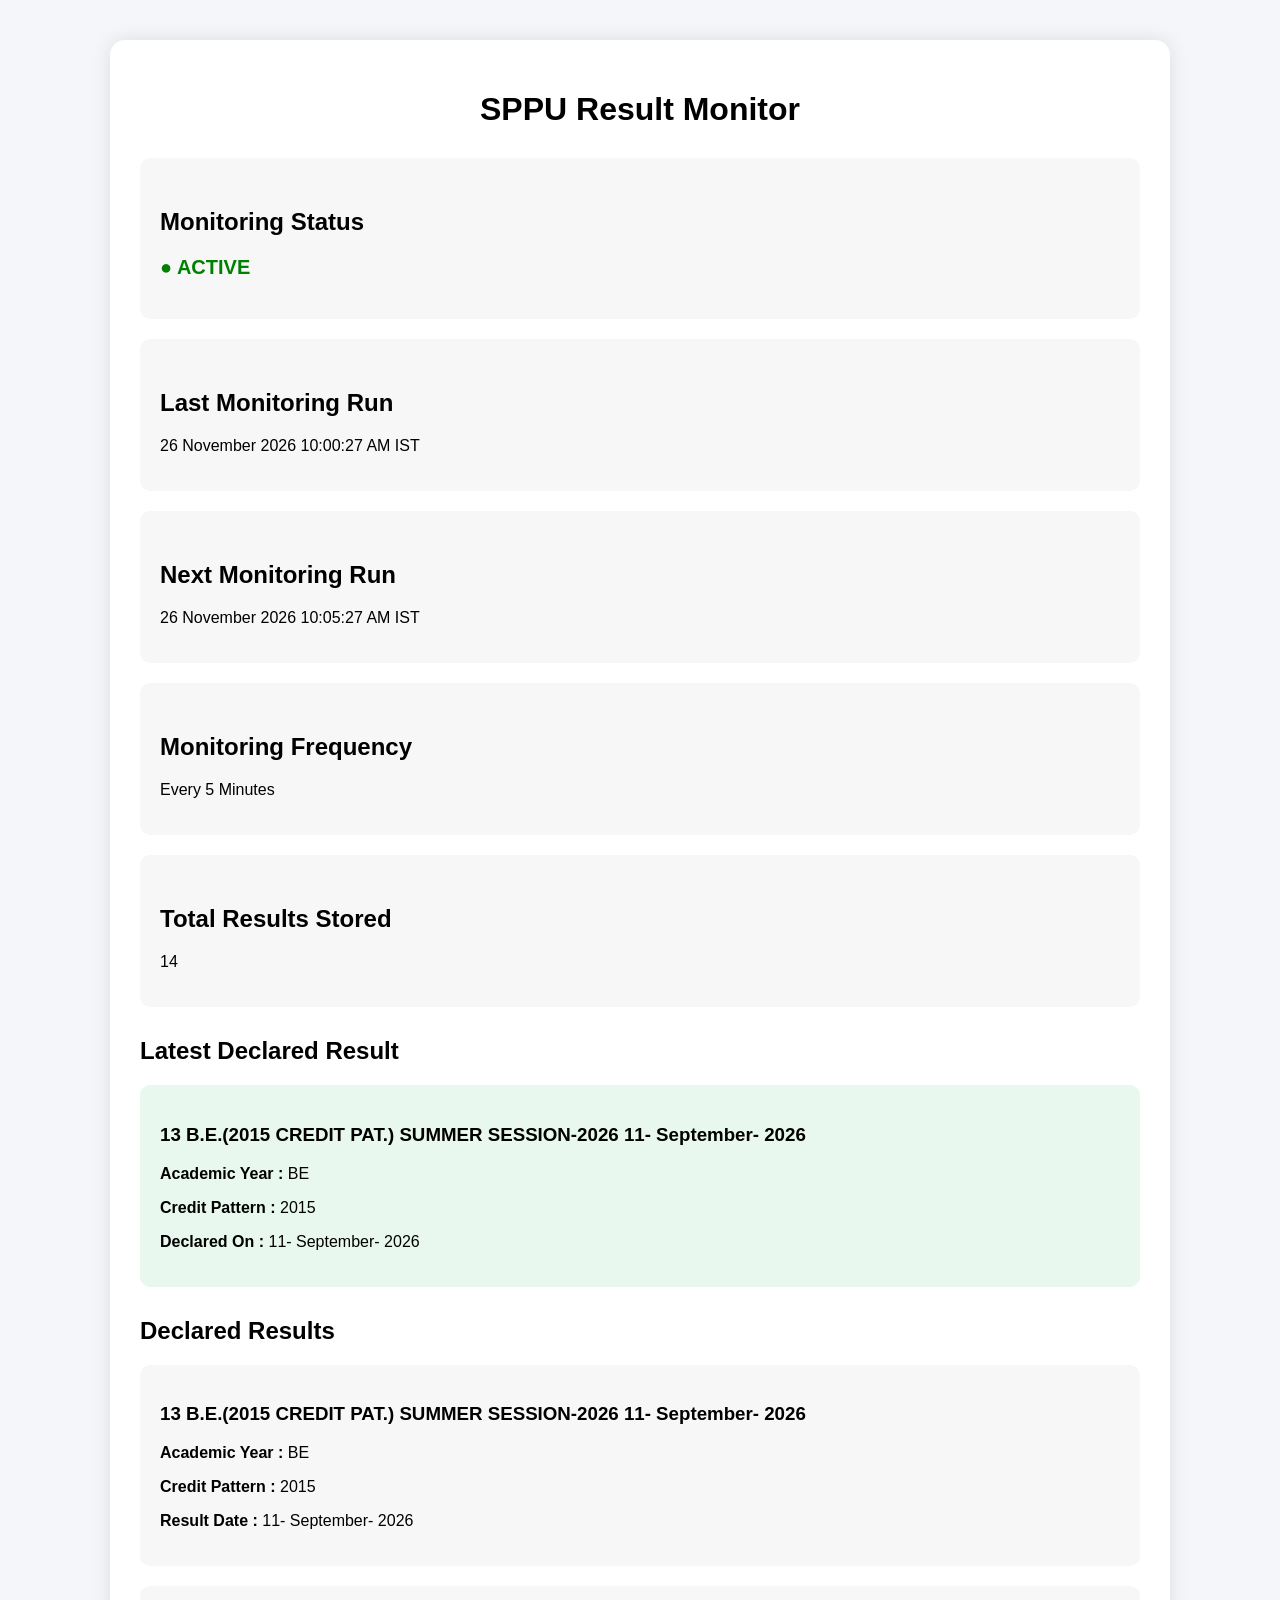
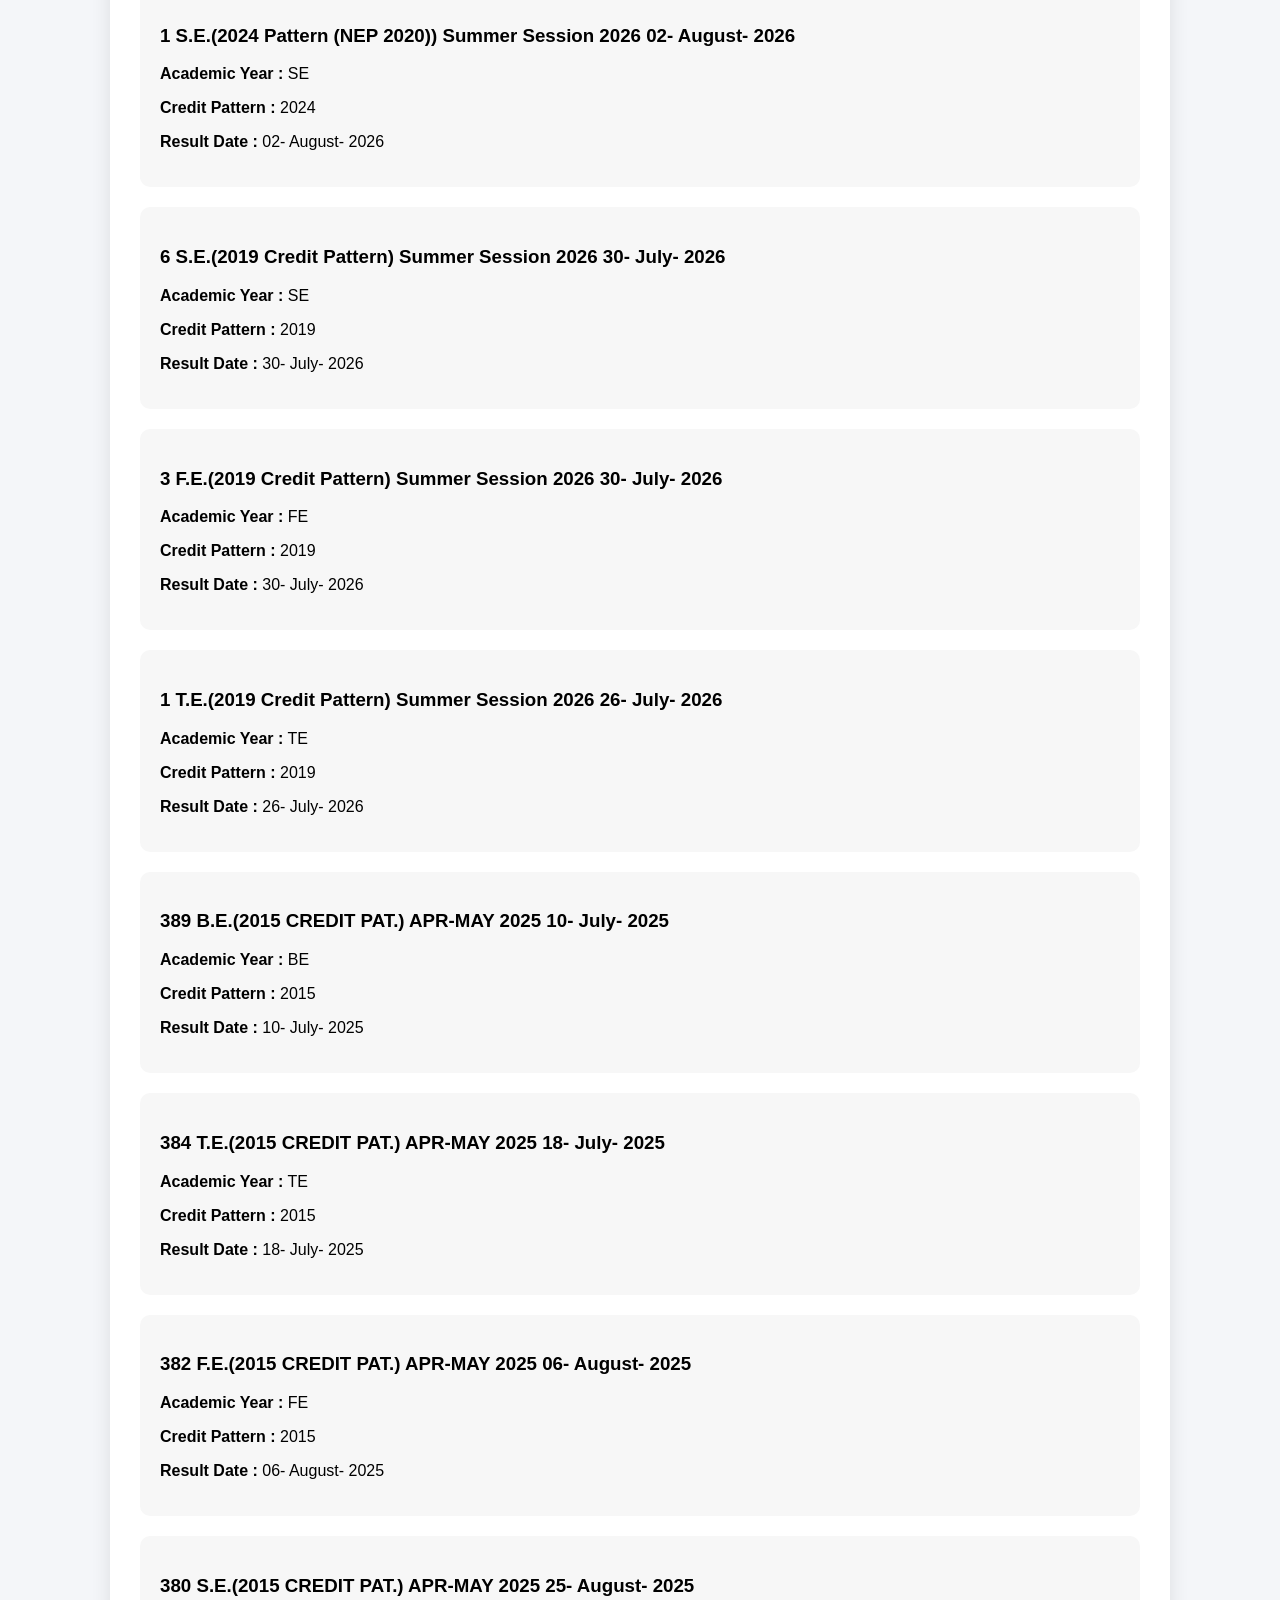
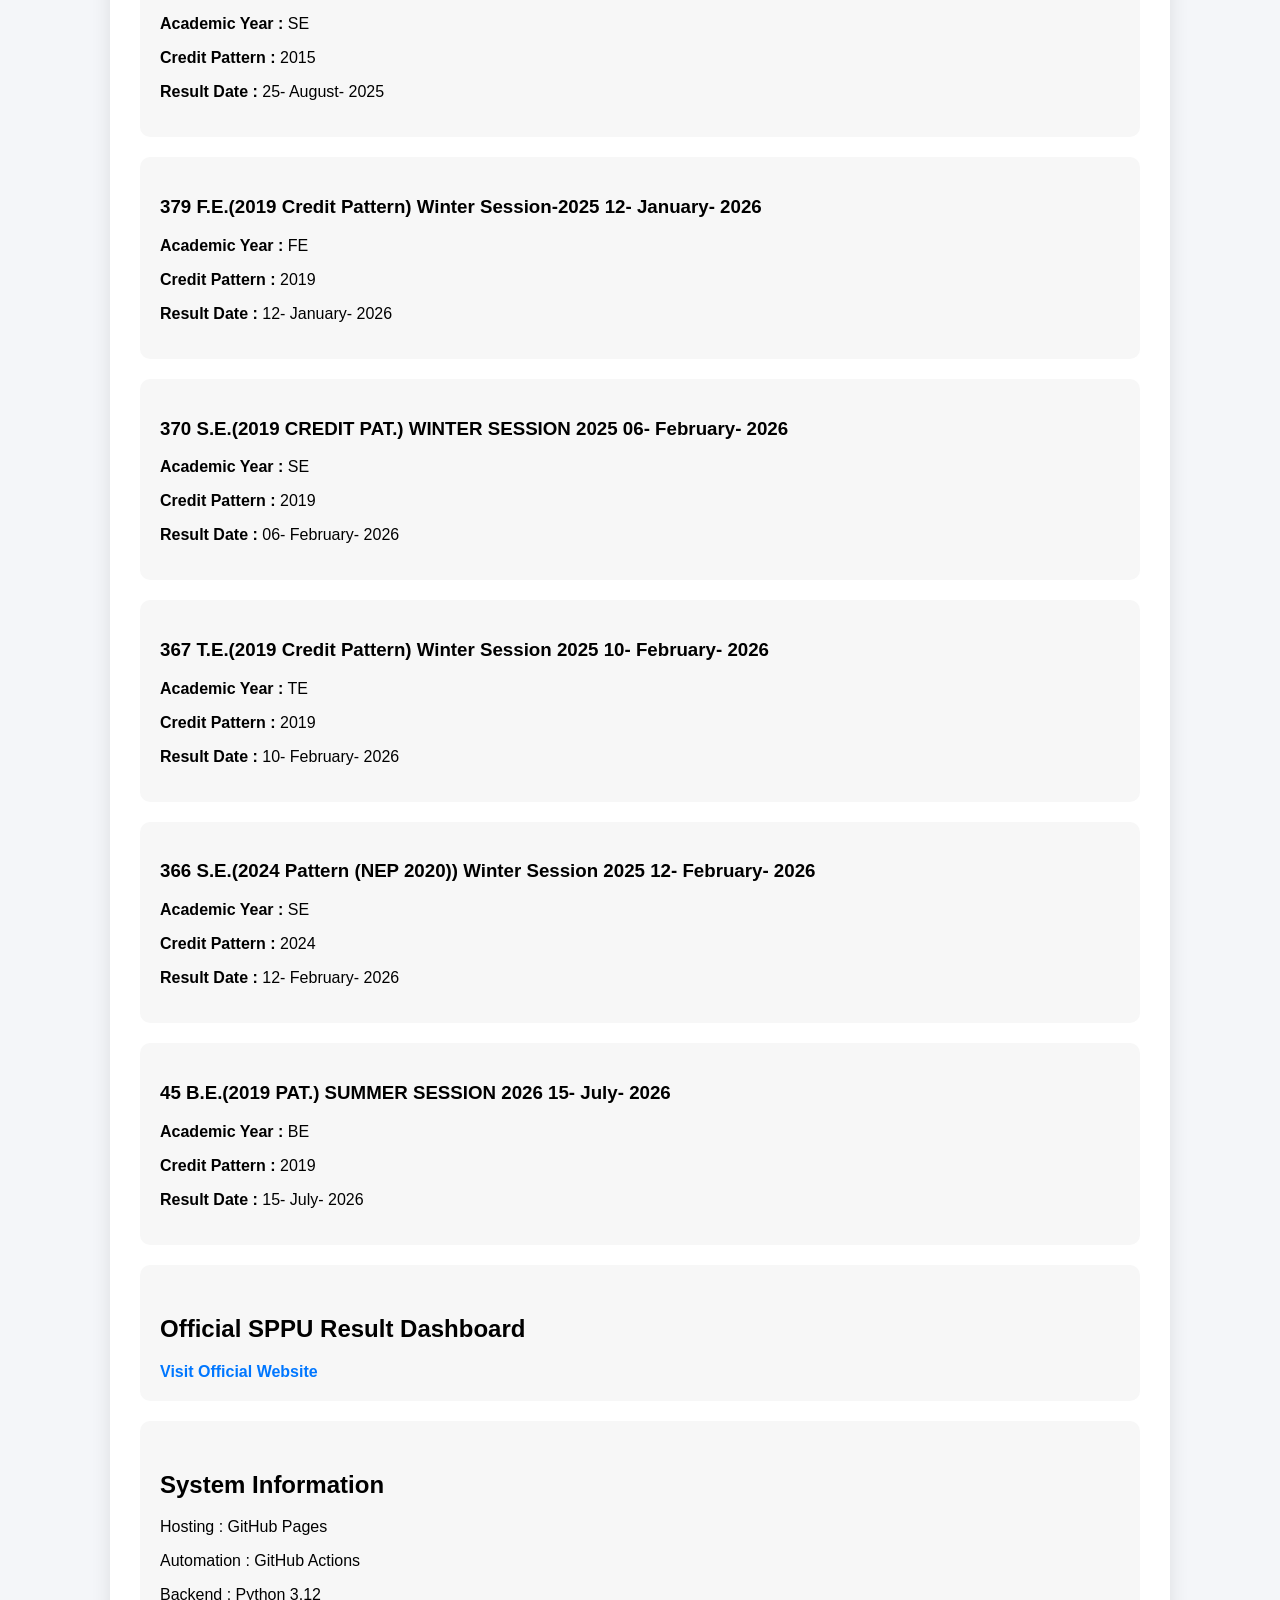
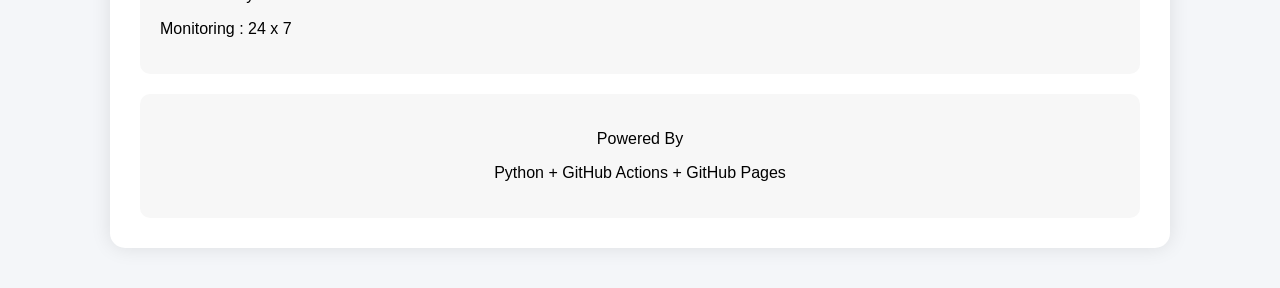
==== docs/index.html @ 89668aba "Auto Update Result Monitor" ====
<!DOCTYPE html>

<html>

<head>

<meta charset="UTF-8">

<meta name="viewport"
content="width=device-width, initial-scale=1.0">

<title>
SPPU Result Monitor
</title>

<link rel="stylesheet"
href="style.css">

</head>

<body>

<div class="container">

<h1>
SPPU Result Monitor
</h1>


<div class="status-box">

<h2>
Monitoring Status
</h2>

<p class="active-status">
● ACTIVE
</p>

</div>


<div class="info-box">

<h2>
Last Monitoring Run
</h2>

<p>
26 November 2026 10:00:27 AM IST
</p>

</div>


<div class="info-box">

<h2>
Next Monitoring Run
</h2>

<p>
26 November 2026 10:05:27 AM IST
</p>

</div>


<div class="info-box">

<h2>
Monitoring Frequency
</h2>

<p>
Every 5 Minutes
</p>

</div>


<div class="info-box">

<h2>
Total Results Stored
</h2>

<p>
14
</p>

</div>


<h2>
Latest Declared Result
</h2>


            <div class="latest-result">

                <h3>13 B.E.(2015 CREDIT PAT.) SUMMER SESSION-2026 11- September- 2026</h3>

                <p>
                <b>Academic Year :</b>
                BE
                </p>

                <p>
                <b>Credit Pattern :</b>
                2015
                </p>

                <p>
                <b>Declared On :</b>
                11- September- 2026
                </p>

            </div>
            


<h2>
Declared Results
</h2>



            <div class="result-card">

                <h3>
                13 B.E.(2015 CREDIT PAT.) SUMMER SESSION-2026 11- September- 2026
                </h3>

                <p>
                <b>Academic Year :</b>
                BE
                </p>

                <p>
                <b>Credit Pattern :</b>
                2015
                </p>

                <p>
                <b>Result Date :</b>
                11- September- 2026
                </p>

            </div>

            

            <div class="result-card">

                <h3>
                1 S.E.(2024 Pattern (NEP 2020)) Summer Session 2026 02- August- 2026
                </h3>

                <p>
                <b>Academic Year :</b>
                SE
                </p>

                <p>
                <b>Credit Pattern :</b>
                2024
                </p>

                <p>
                <b>Result Date :</b>
                02- August- 2026
                </p>

            </div>

            

            <div class="result-card">

                <h3>
                6 S.E.(2019 Credit Pattern) Summer Session 2026 30- July- 2026
                </h3>

                <p>
                <b>Academic Year :</b>
                SE
                </p>

                <p>
                <b>Credit Pattern :</b>
                2019
                </p>

                <p>
                <b>Result Date :</b>
                30- July- 2026
                </p>

            </div>

            

            <div class="result-card">

                <h3>
                3 F.E.(2019 Credit Pattern) Summer Session 2026 30- July- 2026
                </h3>

                <p>
                <b>Academic Year :</b>
                FE
                </p>

                <p>
                <b>Credit Pattern :</b>
                2019
                </p>

                <p>
                <b>Result Date :</b>
                30- July- 2026
                </p>

            </div>

            

            <div class="result-card">

                <h3>
                1 T.E.(2019 Credit Pattern) Summer Session 2026 26- July- 2026
                </h3>

                <p>
                <b>Academic Year :</b>
                TE
                </p>

                <p>
                <b>Credit Pattern :</b>
                2019
                </p>

                <p>
                <b>Result Date :</b>
                26- July- 2026
                </p>

            </div>

            

            <div class="result-card">

                <h3>
                389 B.E.(2015 CREDIT PAT.) APR-MAY 2025 10- July- 2025
                </h3>

                <p>
                <b>Academic Year :</b>
                BE
                </p>

                <p>
                <b>Credit Pattern :</b>
                2015
                </p>

                <p>
                <b>Result Date :</b>
                10- July- 2025
                </p>

            </div>

            

            <div class="result-card">

                <h3>
                384 T.E.(2015 CREDIT PAT.) APR-MAY 2025 18- July- 2025
                </h3>

                <p>
                <b>Academic Year :</b>
                TE
                </p>

                <p>
                <b>Credit Pattern :</b>
                2015
                </p>

                <p>
                <b>Result Date :</b>
                18- July- 2025
                </p>

            </div>

            

            <div class="result-card">

                <h3>
                382 F.E.(2015 CREDIT PAT.) APR-MAY 2025 06- August- 2025
                </h3>

                <p>
                <b>Academic Year :</b>
                FE
                </p>

                <p>
                <b>Credit Pattern :</b>
                2015
                </p>

                <p>
                <b>Result Date :</b>
                06- August- 2025
                </p>

            </div>

            

            <div class="result-card">

                <h3>
                380 S.E.(2015 CREDIT PAT.) APR-MAY 2025 25- August- 2025
                </h3>

                <p>
                <b>Academic Year :</b>
                SE
                </p>

                <p>
                <b>Credit Pattern :</b>
                2015
                </p>

                <p>
                <b>Result Date :</b>
                25- August- 2025
                </p>

            </div>

            

            <div class="result-card">

                <h3>
                379 F.E.(2019 Credit Pattern) Winter Session-2025 12- January- 2026
                </h3>

                <p>
                <b>Academic Year :</b>
                FE
                </p>

                <p>
                <b>Credit Pattern :</b>
                2019
                </p>

                <p>
                <b>Result Date :</b>
                12- January- 2026
                </p>

            </div>

            

            <div class="result-card">

                <h3>
                370 S.E.(2019 CREDIT PAT.) WINTER SESSION 2025 06- February- 2026
                </h3>

                <p>
                <b>Academic Year :</b>
                SE
                </p>

                <p>
                <b>Credit Pattern :</b>
                2019
                </p>

                <p>
                <b>Result Date :</b>
                06- February- 2026
                </p>

            </div>

            

            <div class="result-card">

                <h3>
                367 T.E.(2019 Credit Pattern) Winter Session 2025 10- February- 2026
                </h3>

                <p>
                <b>Academic Year :</b>
                TE
                </p>

                <p>
                <b>Credit Pattern :</b>
                2019
                </p>

                <p>
                <b>Result Date :</b>
                10- February- 2026
                </p>

            </div>

            

            <div class="result-card">

                <h3>
                366 S.E.(2024 Pattern (NEP 2020)) Winter Session 2025 12- February- 2026
                </h3>

                <p>
                <b>Academic Year :</b>
                SE
                </p>

                <p>
                <b>Credit Pattern :</b>
                2024
                </p>

                <p>
                <b>Result Date :</b>
                12- February- 2026
                </p>

            </div>

            

            <div class="result-card">

                <h3>
                45 B.E.(2019 PAT.) SUMMER SESSION 2026 15- July- 2026
                </h3>

                <p>
                <b>Academic Year :</b>
                BE
                </p>

                <p>
                <b>Credit Pattern :</b>
                2019
                </p>

                <p>
                <b>Result Date :</b>
                15- July- 2026
                </p>

            </div>

            


<div class="official-link">

<h2>
Official SPPU Result Dashboard
</h2>

<a href="https://onlineresults.unipune.ac.in/Result/Dashboard/Default"
target="_blank">

Visit Official Website

</a>

</div>


<div class="system-info">

<h2>
System Information
</h2>

<p>
Hosting : GitHub Pages
</p>

<p>
Automation : GitHub Actions
</p>

<p>
Backend : Python 3.12
</p>

<p>
Monitoring : 24 x 7
</p>

</div>


<div class="footer">

<p>
Powered By
</p>

<p>
Python + GitHub Actions + GitHub Pages
</p>

</div>

</div>

</body>

</html>
---- docs/style.css ----
body{

    font-family:Arial,sans-serif;

    background:#f4f6f9;

    margin:0;

    padding:40px;

}


.container{

    max-width:1000px;

    margin:auto;

    background:white;

    padding:30px;

    border-radius:15px;

    box-shadow:0 0 20px rgba(
    0,0,0,0.1);

}


h1{

    text-align:center;

    margin-bottom:30px;

}


h2{

    margin-top:30px;

}


.status-box,
.info-box,
.system-info,
.footer,
.official-link,
.result-card,
.latest-result{

    padding:20px;

    margin-top:20px;

    border-radius:10px;

    background:#f7f7f7;

}


.active-status{

    color:green;

    font-weight:bold;

    font-size:20px;

}


.result-card{

    margin-bottom:20px;

}


.latest-result{

    background:#e9f8ee;

}


a{

    text-decoration:none;

    font-weight:bold;

    color:#0077ff;

}


.footer{

    text-align:center;

}


@media(max-width:768px){

.container{

    padding:20px;

}

}
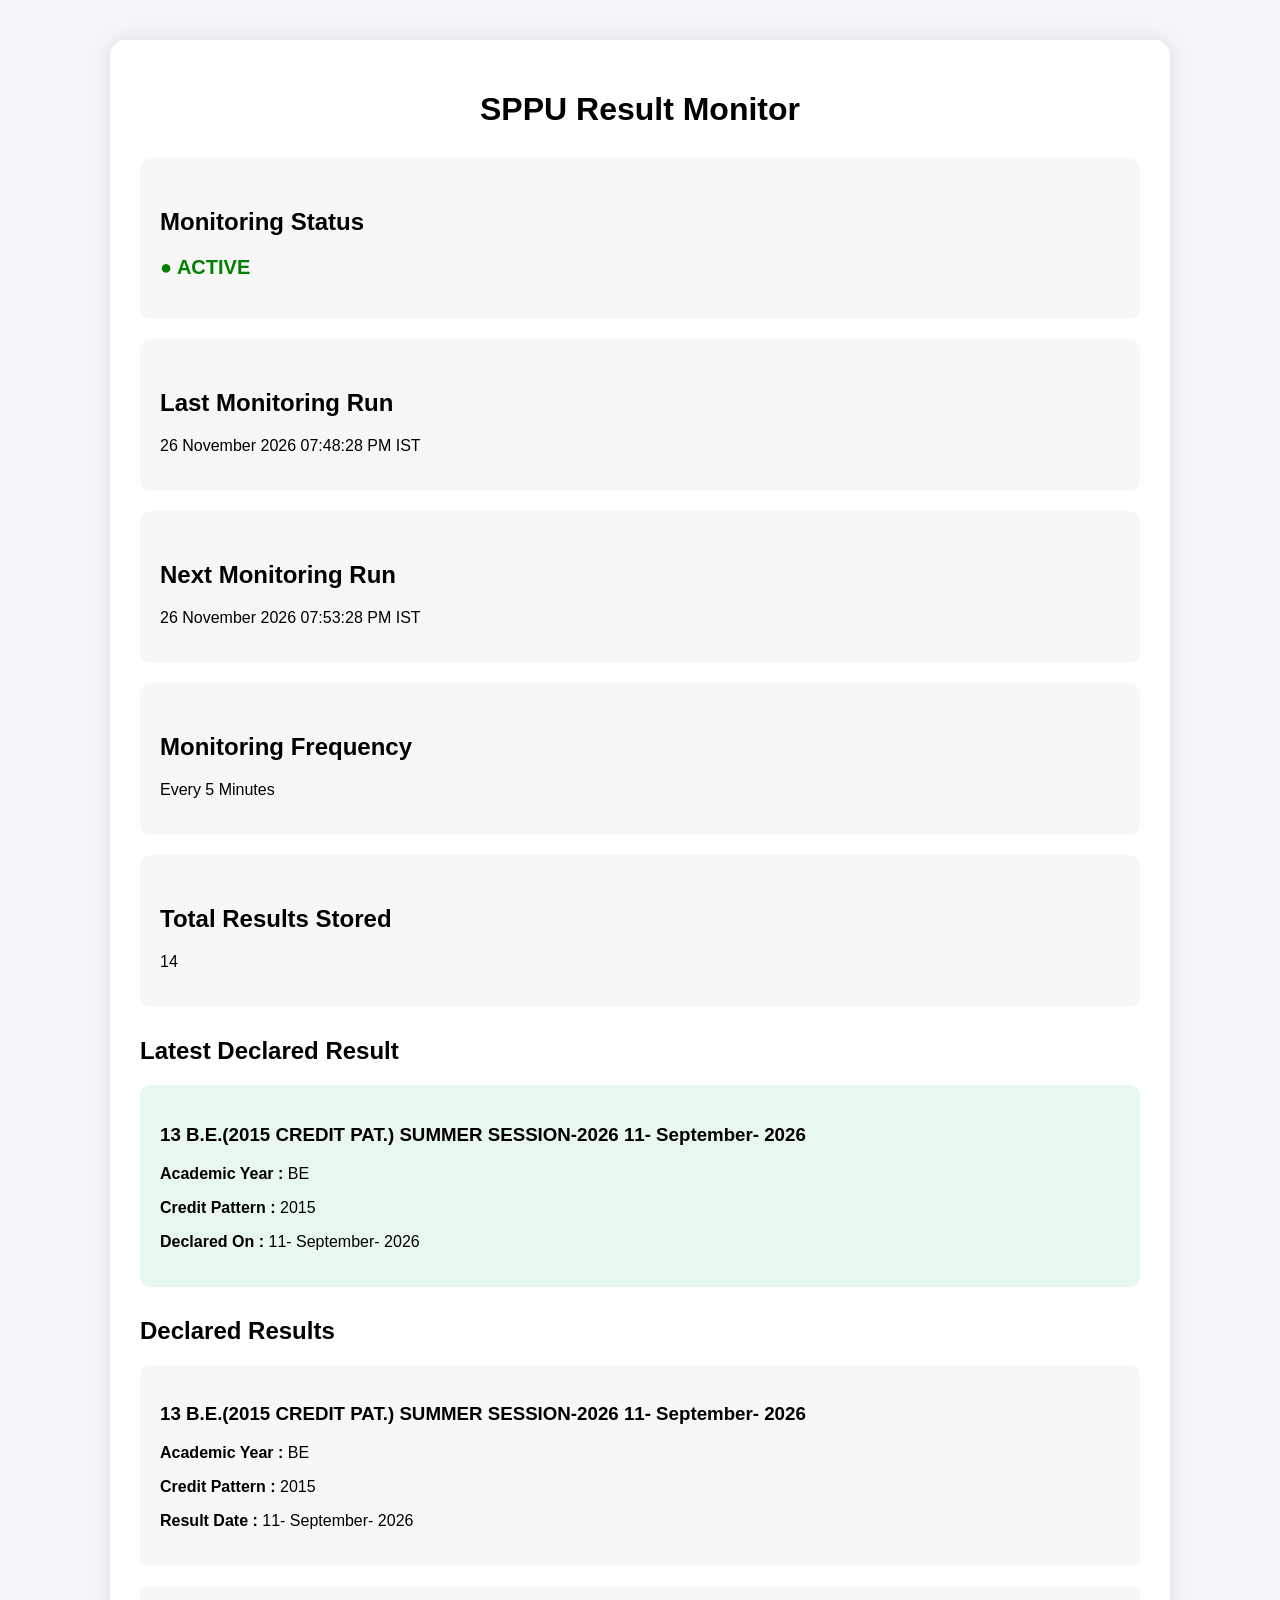
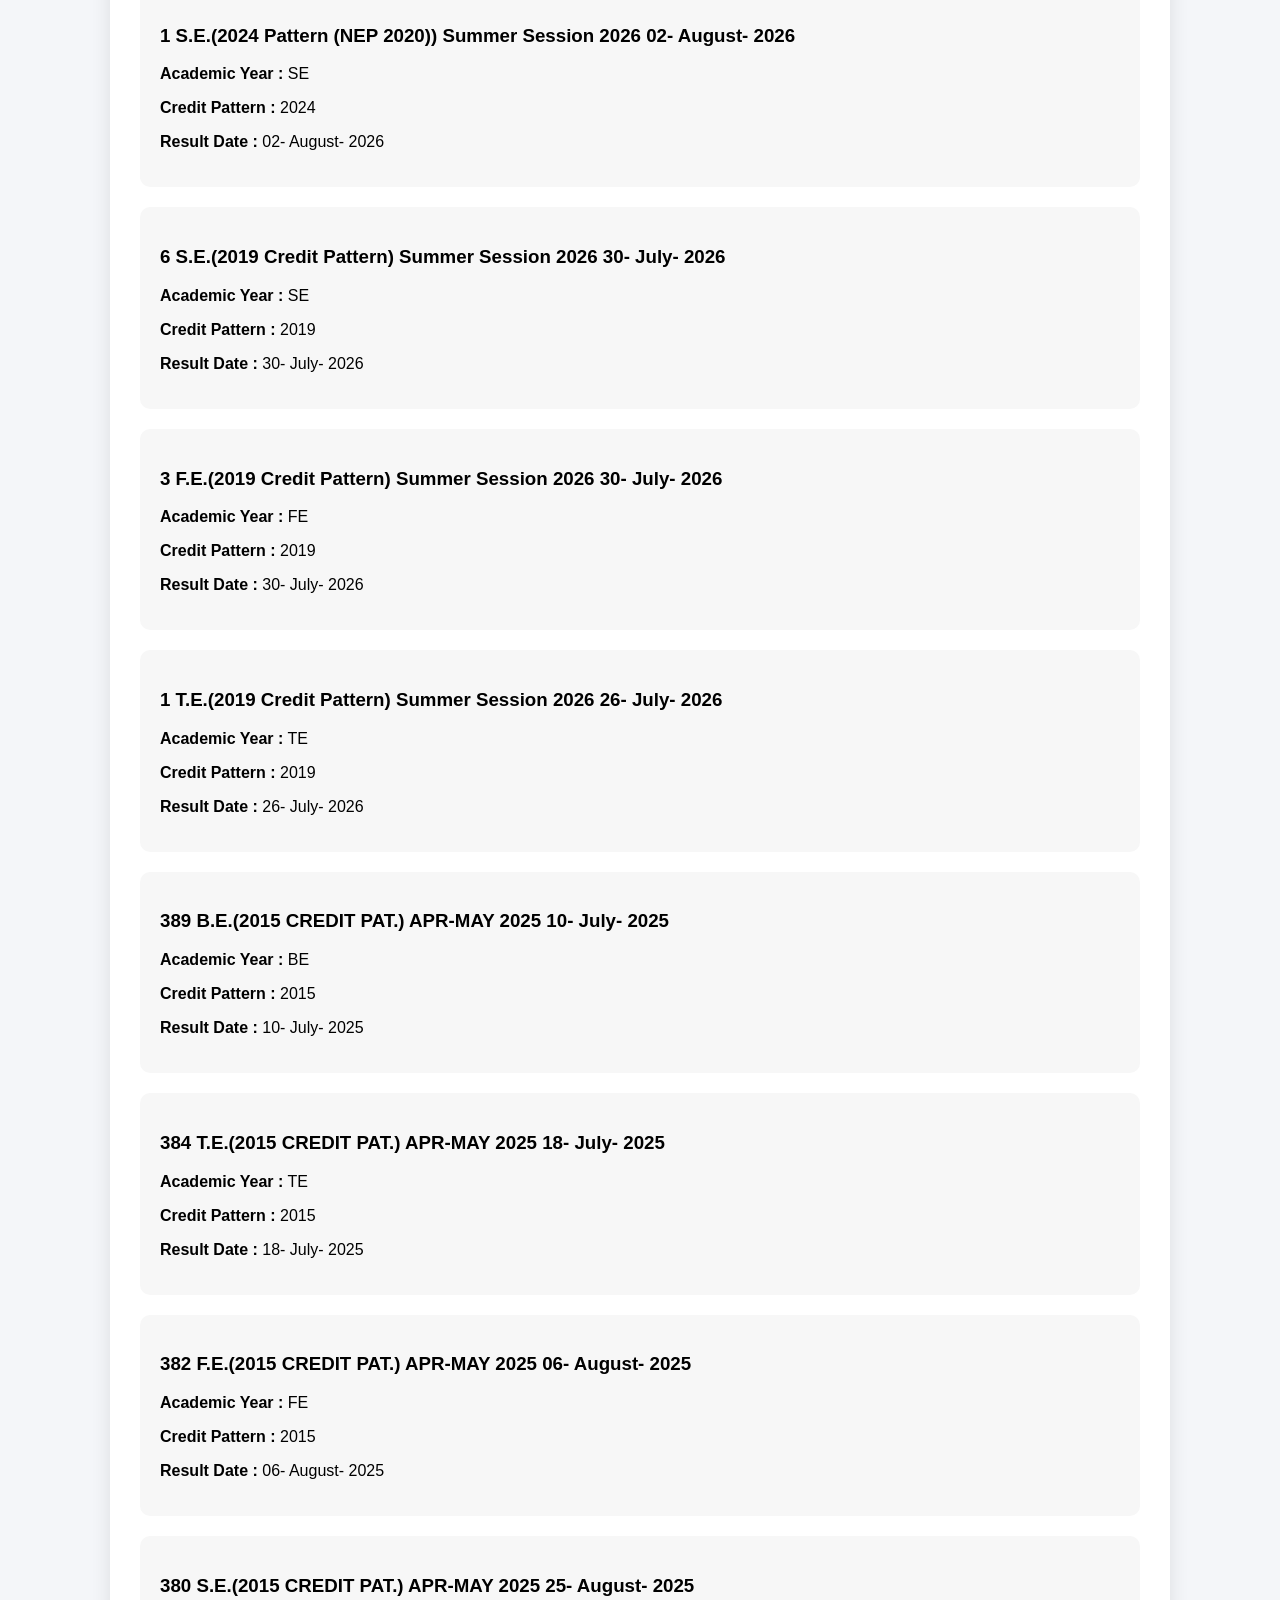
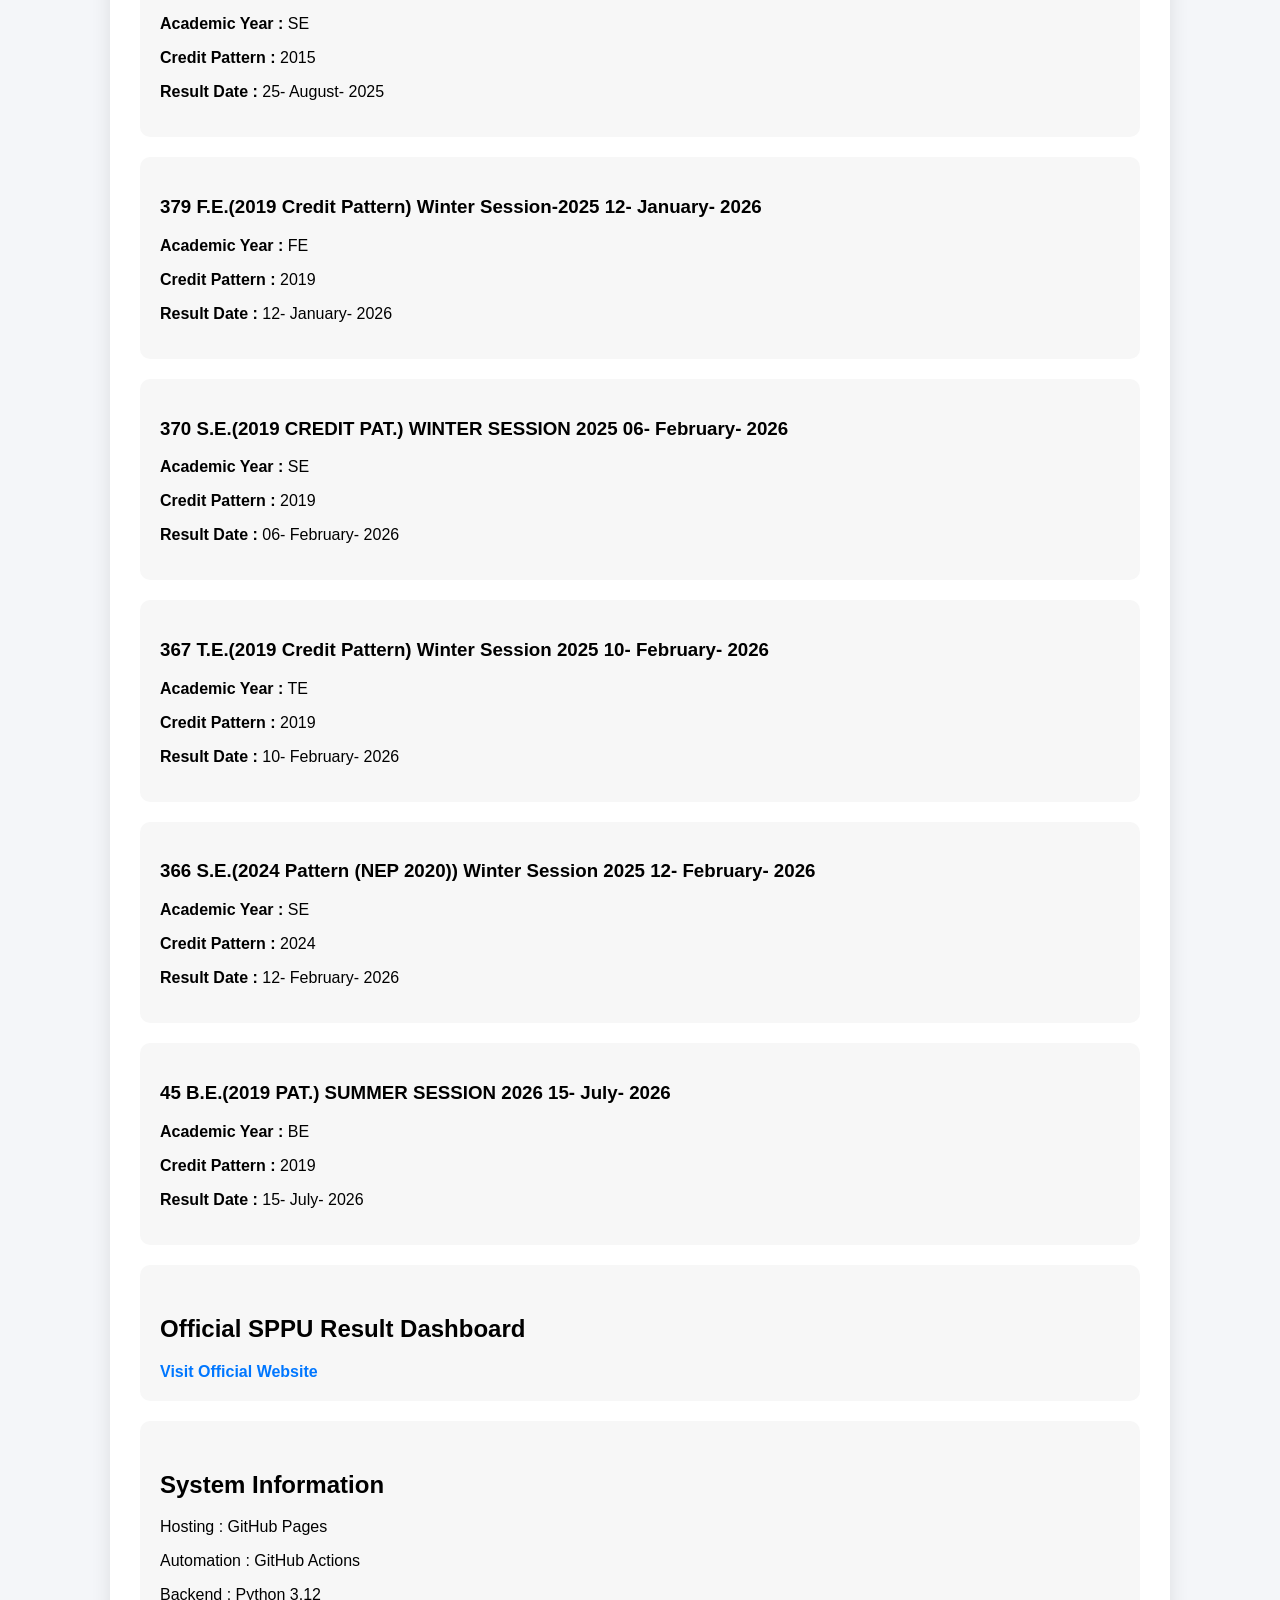
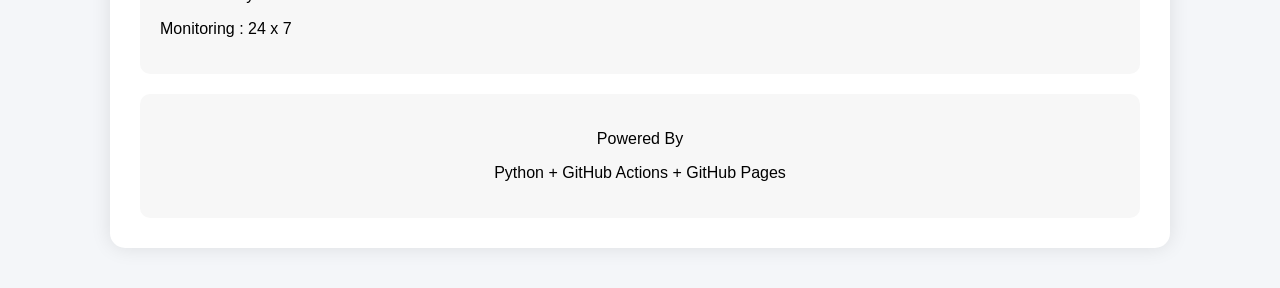
==== commit 90278aa8: "Auto Update Result Monitor" ====
--- a/docs/index.html
+++ b/docs/index.html
@@ -49,7 +49,7 @@
 </h2>
 
 <p>
-26 November 2026 10:00:27 AM IST
+26 November 2026 07:48:28 PM IST
 </p>
 
 </div>
@@ -62,7 +62,7 @@
 </h2>
 
 <p>
-26 November 2026 10:05:27 AM IST
+26 November 2026 07:53:28 PM IST
 </p>
 
 </div>
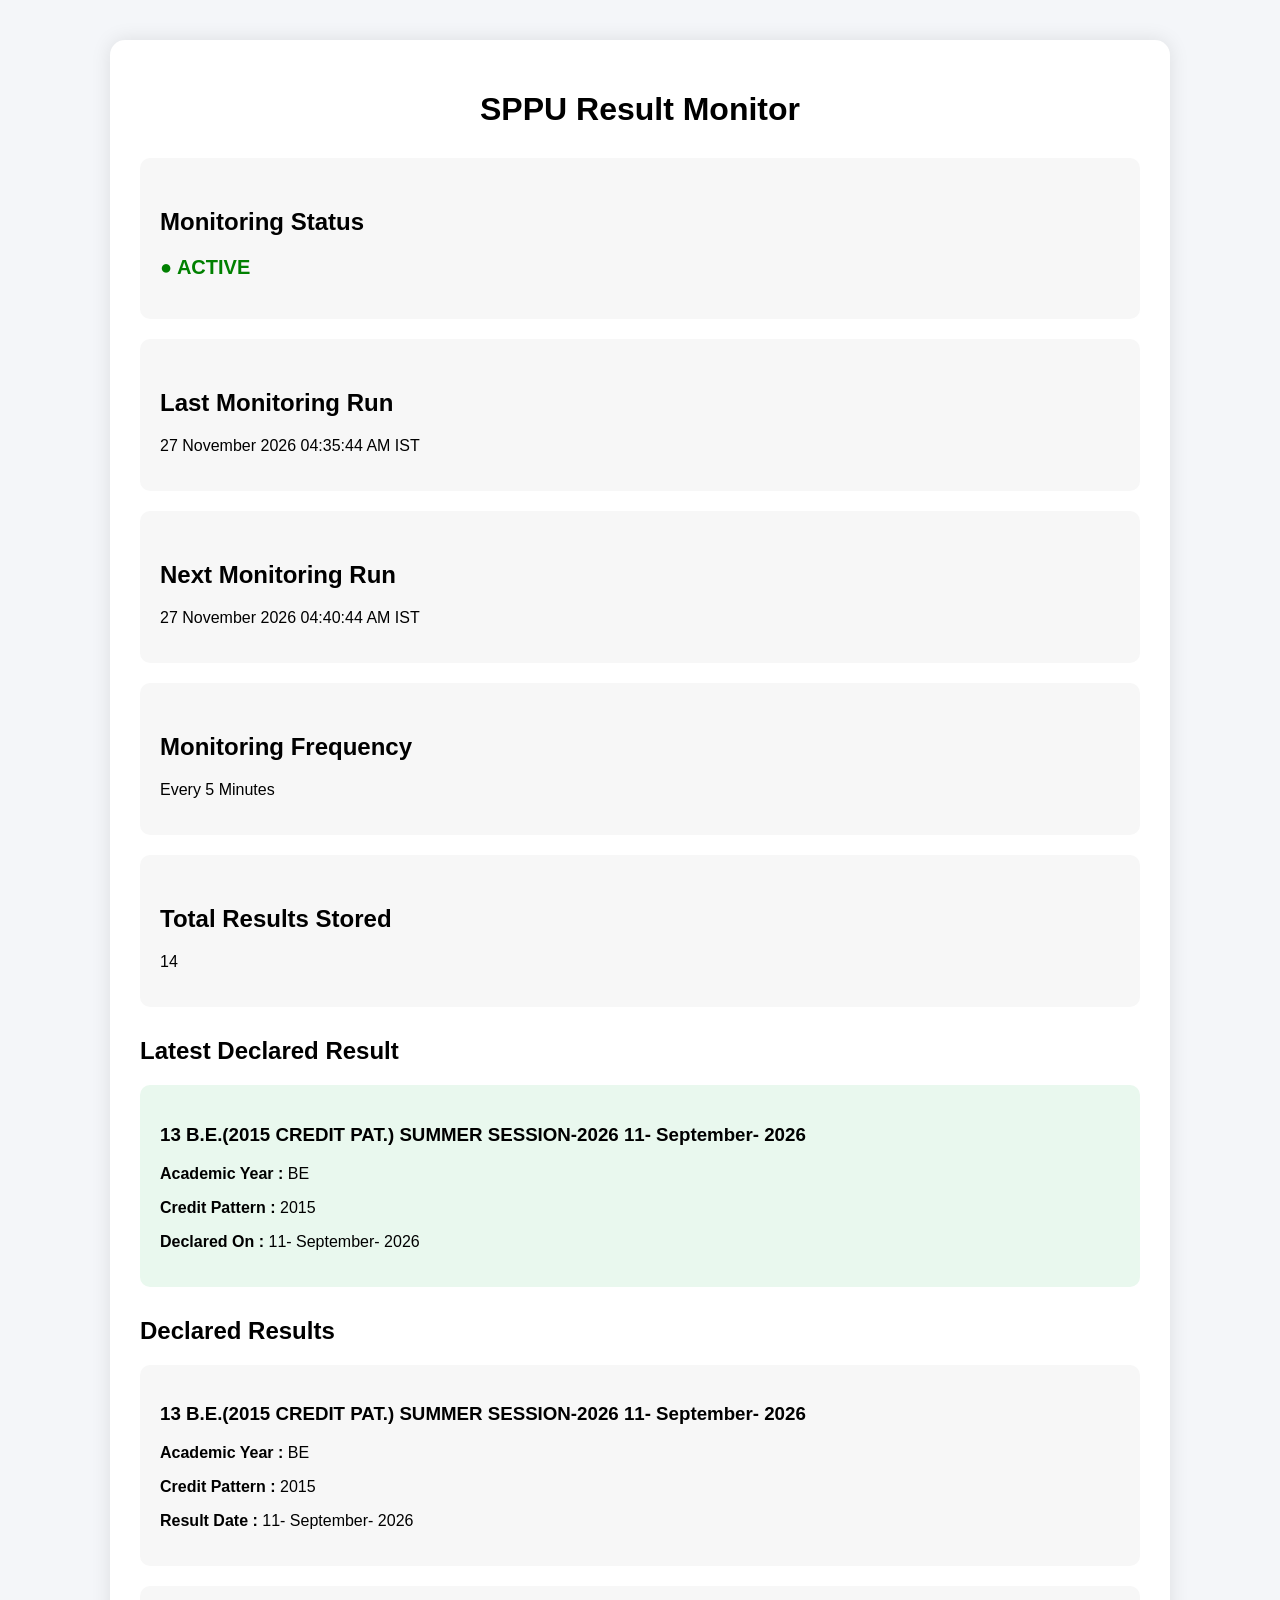
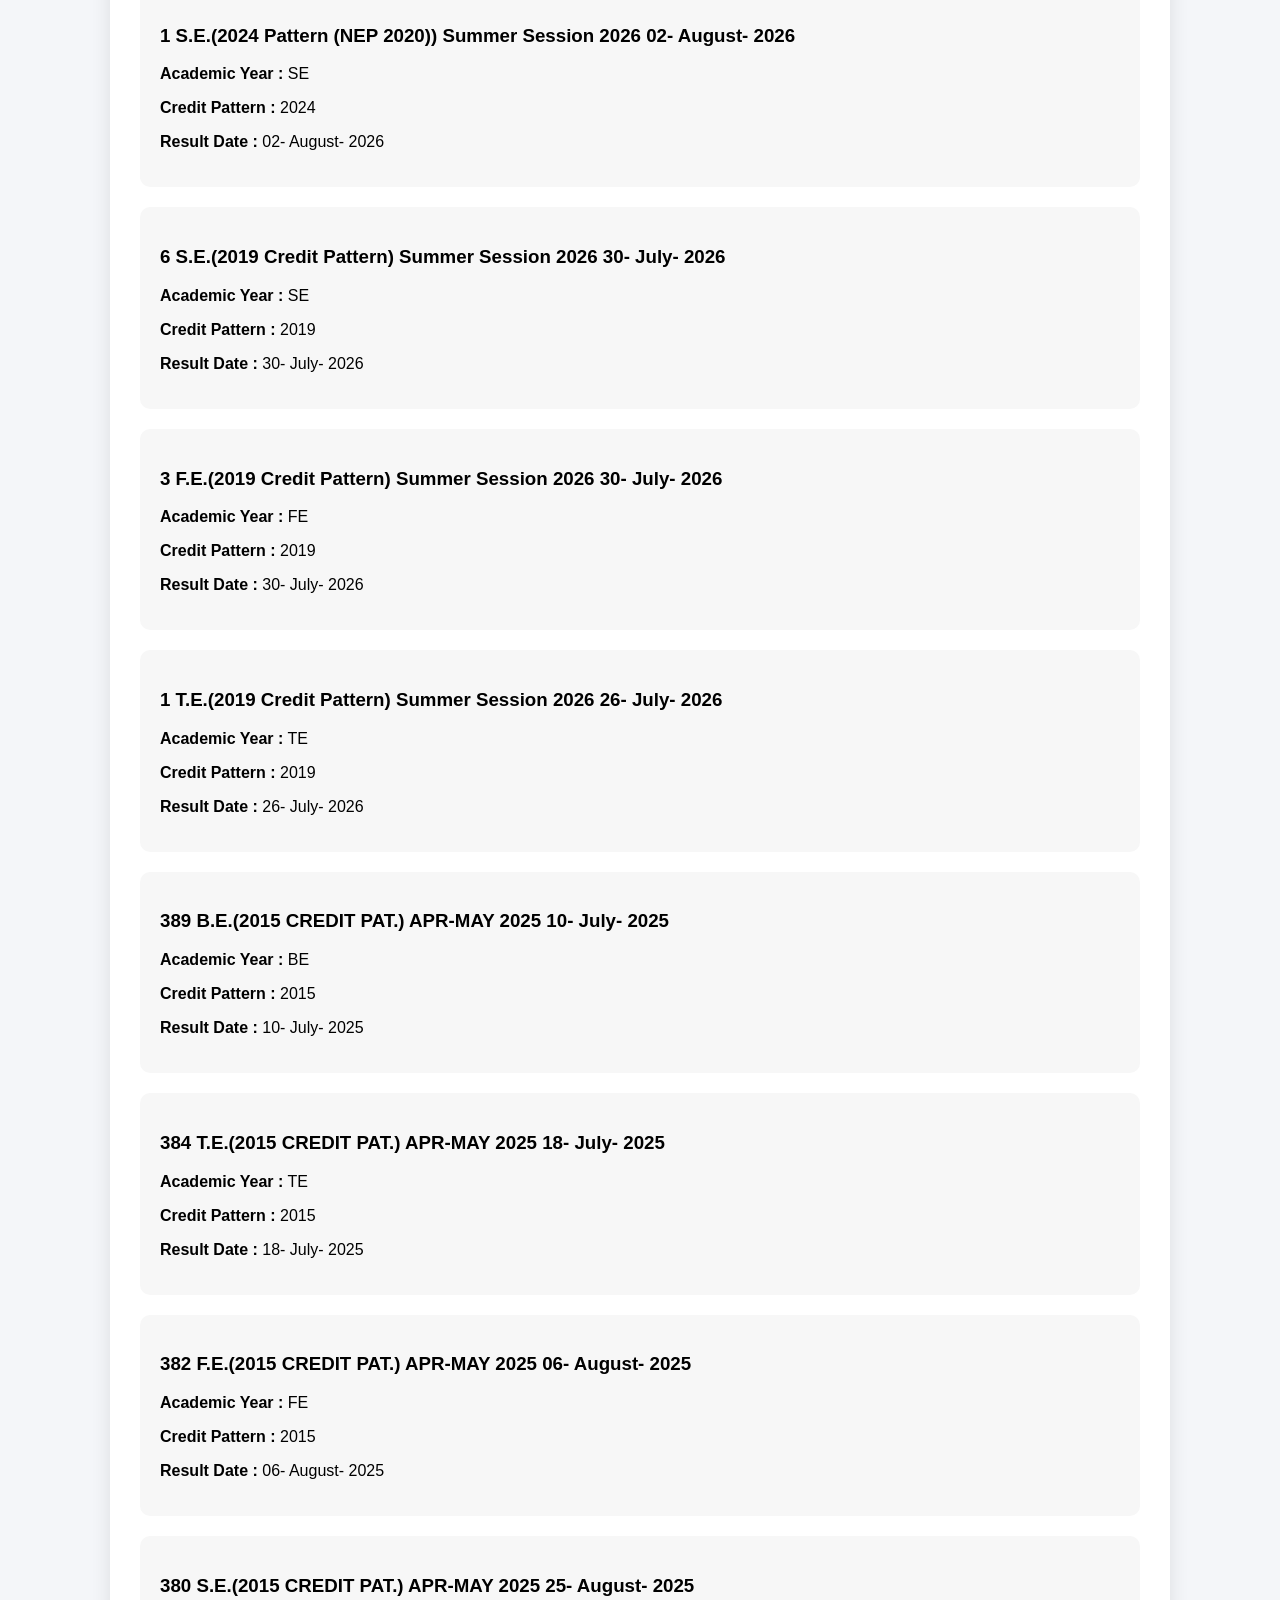
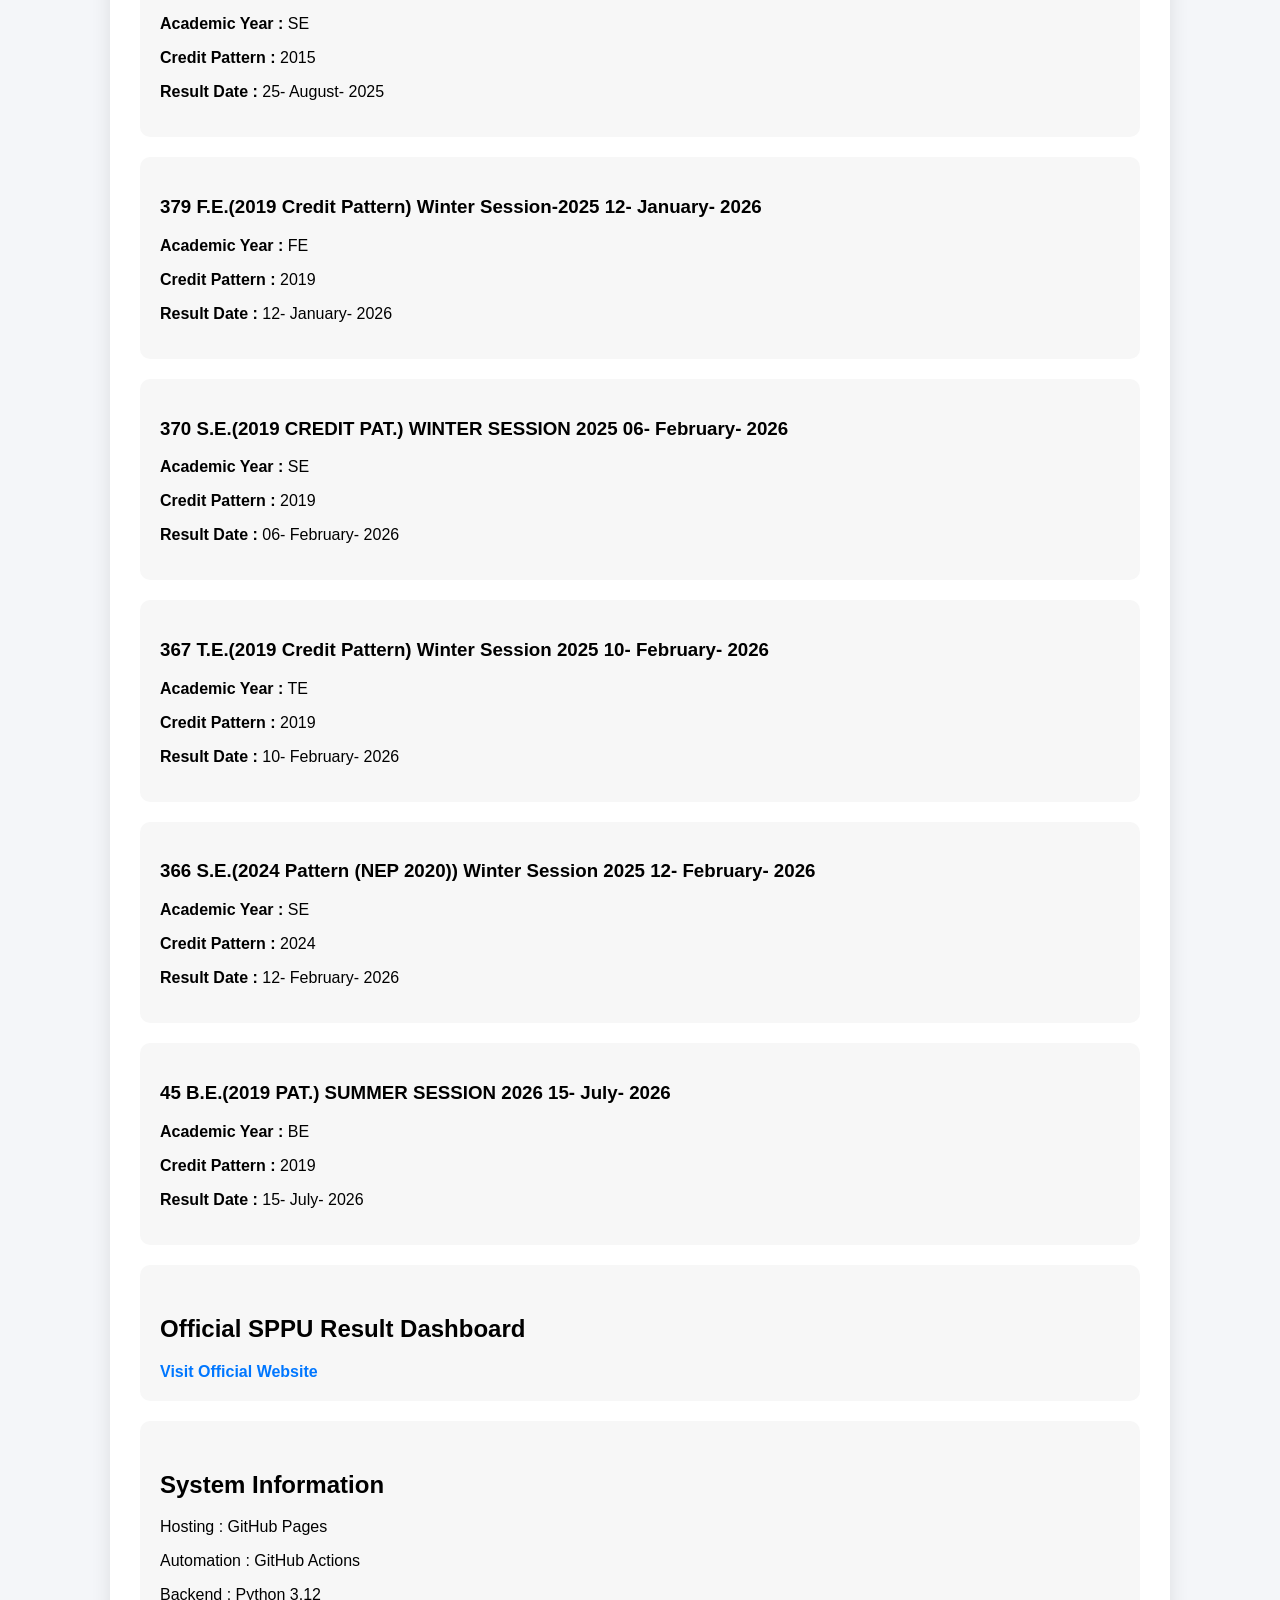
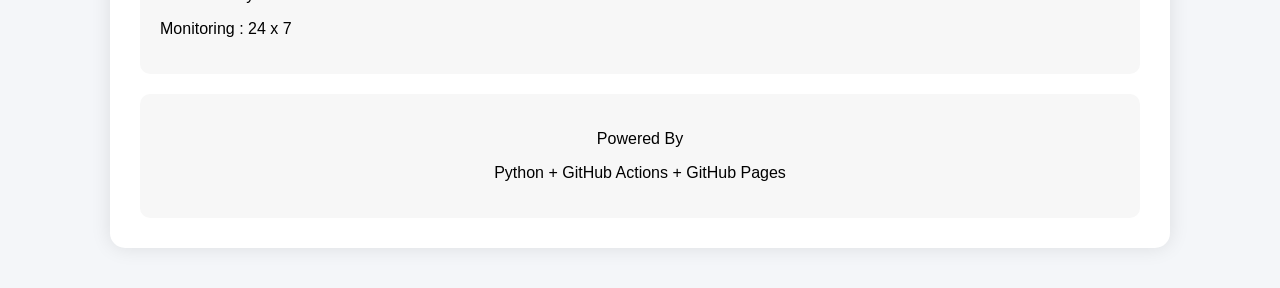
==== commit 8674d45f: "Auto Update Result Monitor" ====
--- a/docs/index.html
+++ b/docs/index.html
@@ -49,7 +49,7 @@
 </h2>
 
 <p>
-26 November 2026 07:48:28 PM IST
+27 November 2026 04:35:44 AM IST
 </p>
 
 </div>
@@ -62,7 +62,7 @@
 </h2>
 
 <p>
-26 November 2026 07:53:28 PM IST
+27 November 2026 04:40:44 AM IST
 </p>
 
 </div>
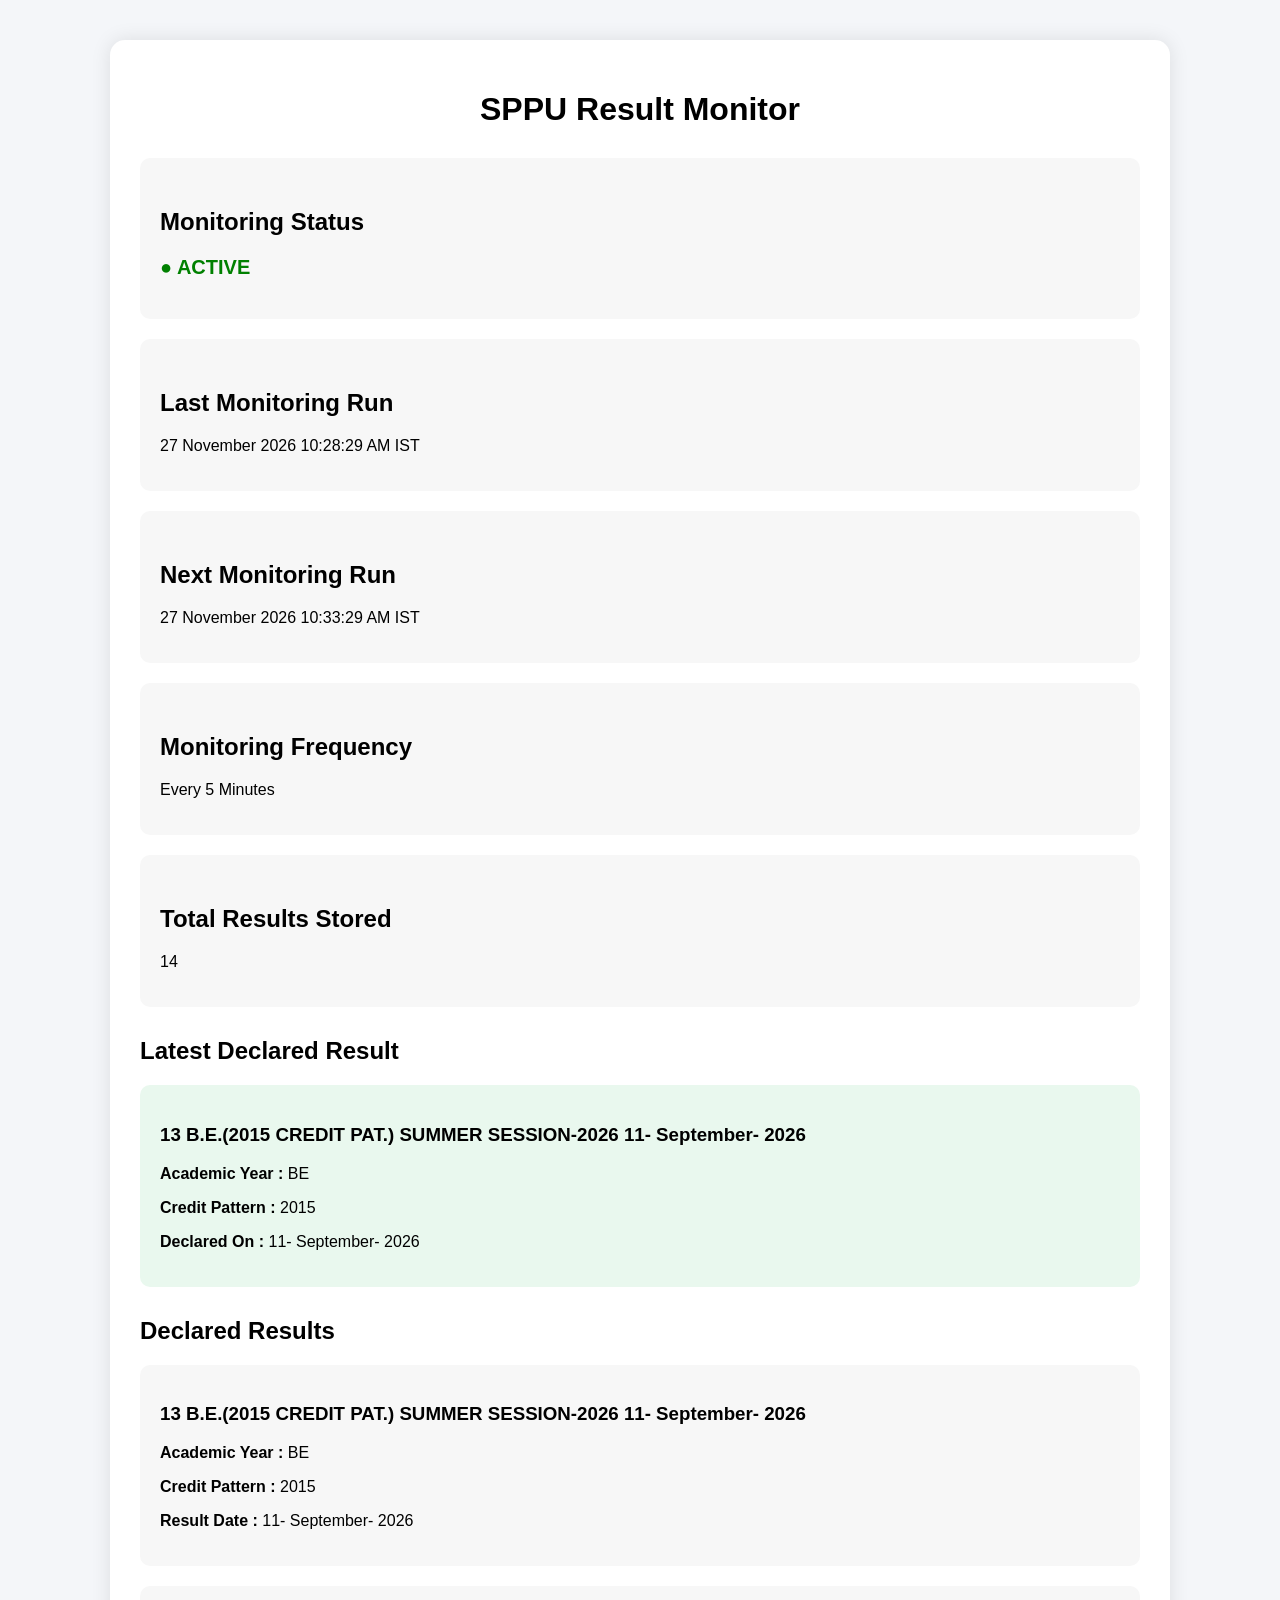
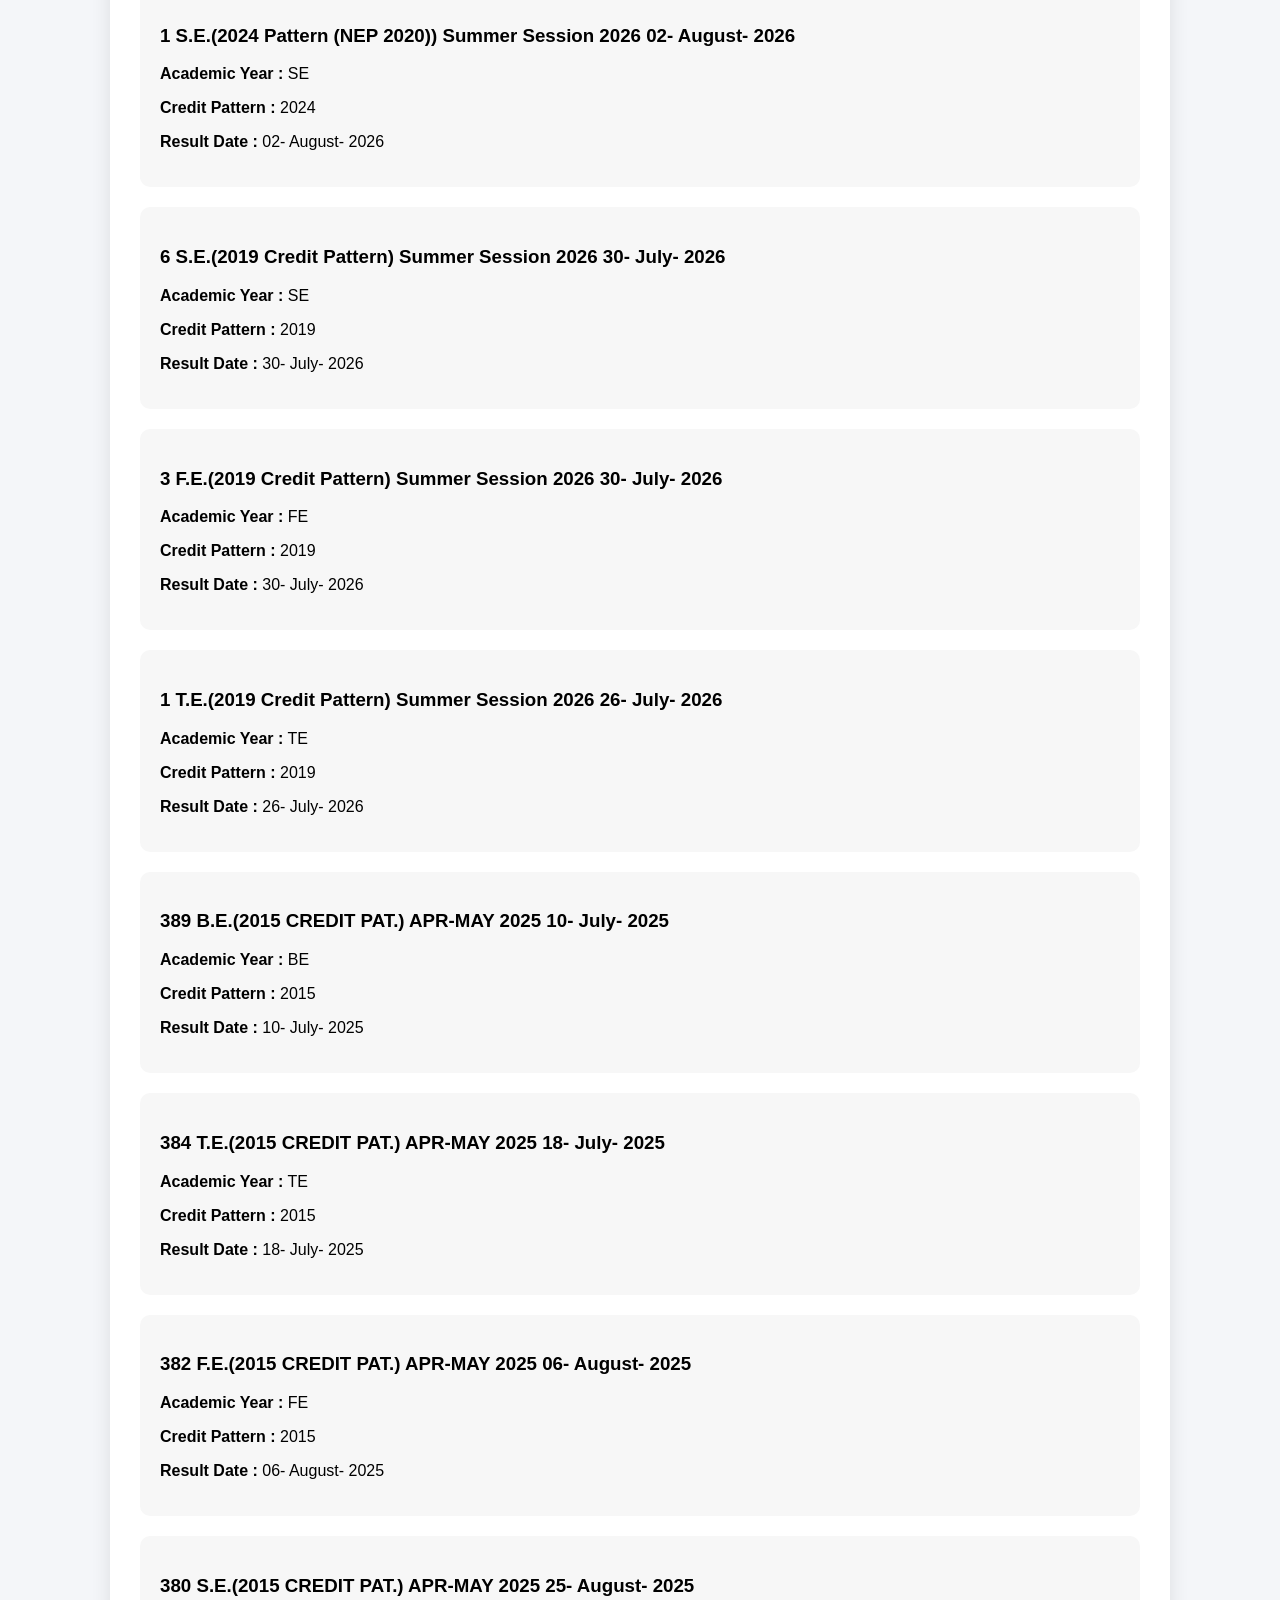
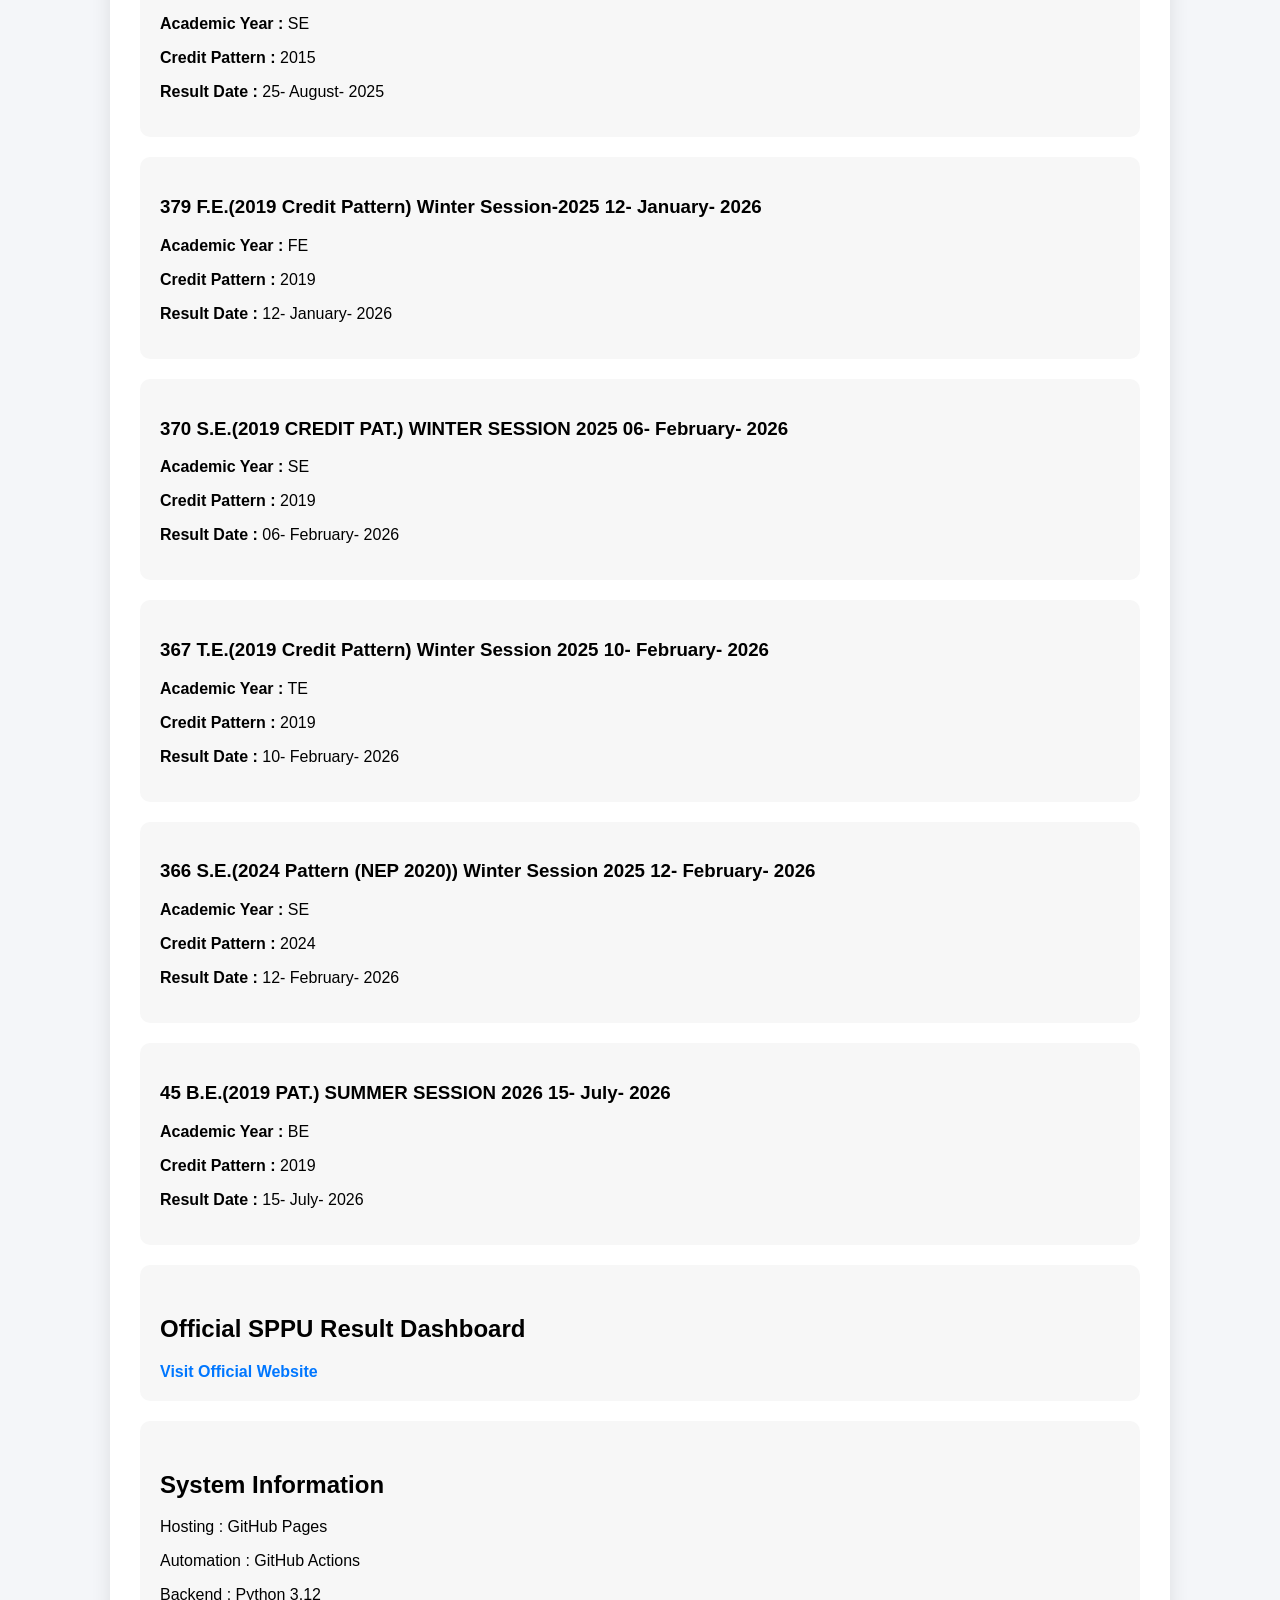
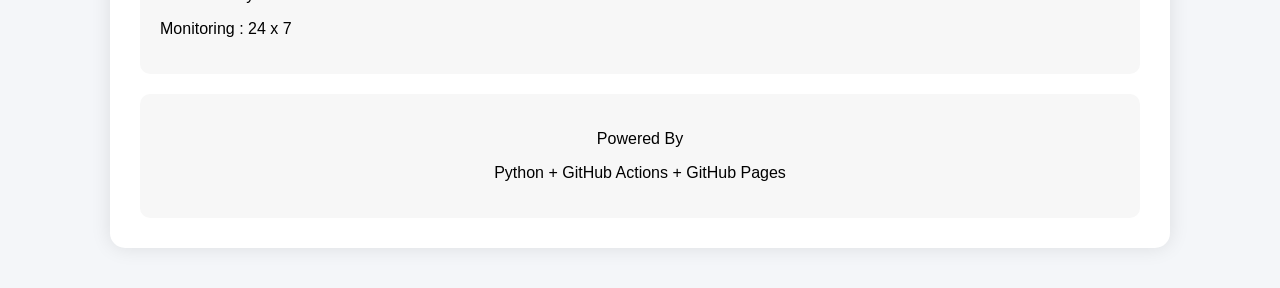
==== commit 23355a3a: "Auto Update Result Monitor" ====
--- a/docs/index.html
+++ b/docs/index.html
@@ -49,7 +49,7 @@
 </h2>
 
 <p>
-27 November 2026 04:35:44 AM IST
+27 November 2026 10:28:29 AM IST
 </p>
 
 </div>
@@ -62,7 +62,7 @@
 </h2>
 
 <p>
-27 November 2026 04:40:44 AM IST
+27 November 2026 10:33:29 AM IST
 </p>
 
 </div>
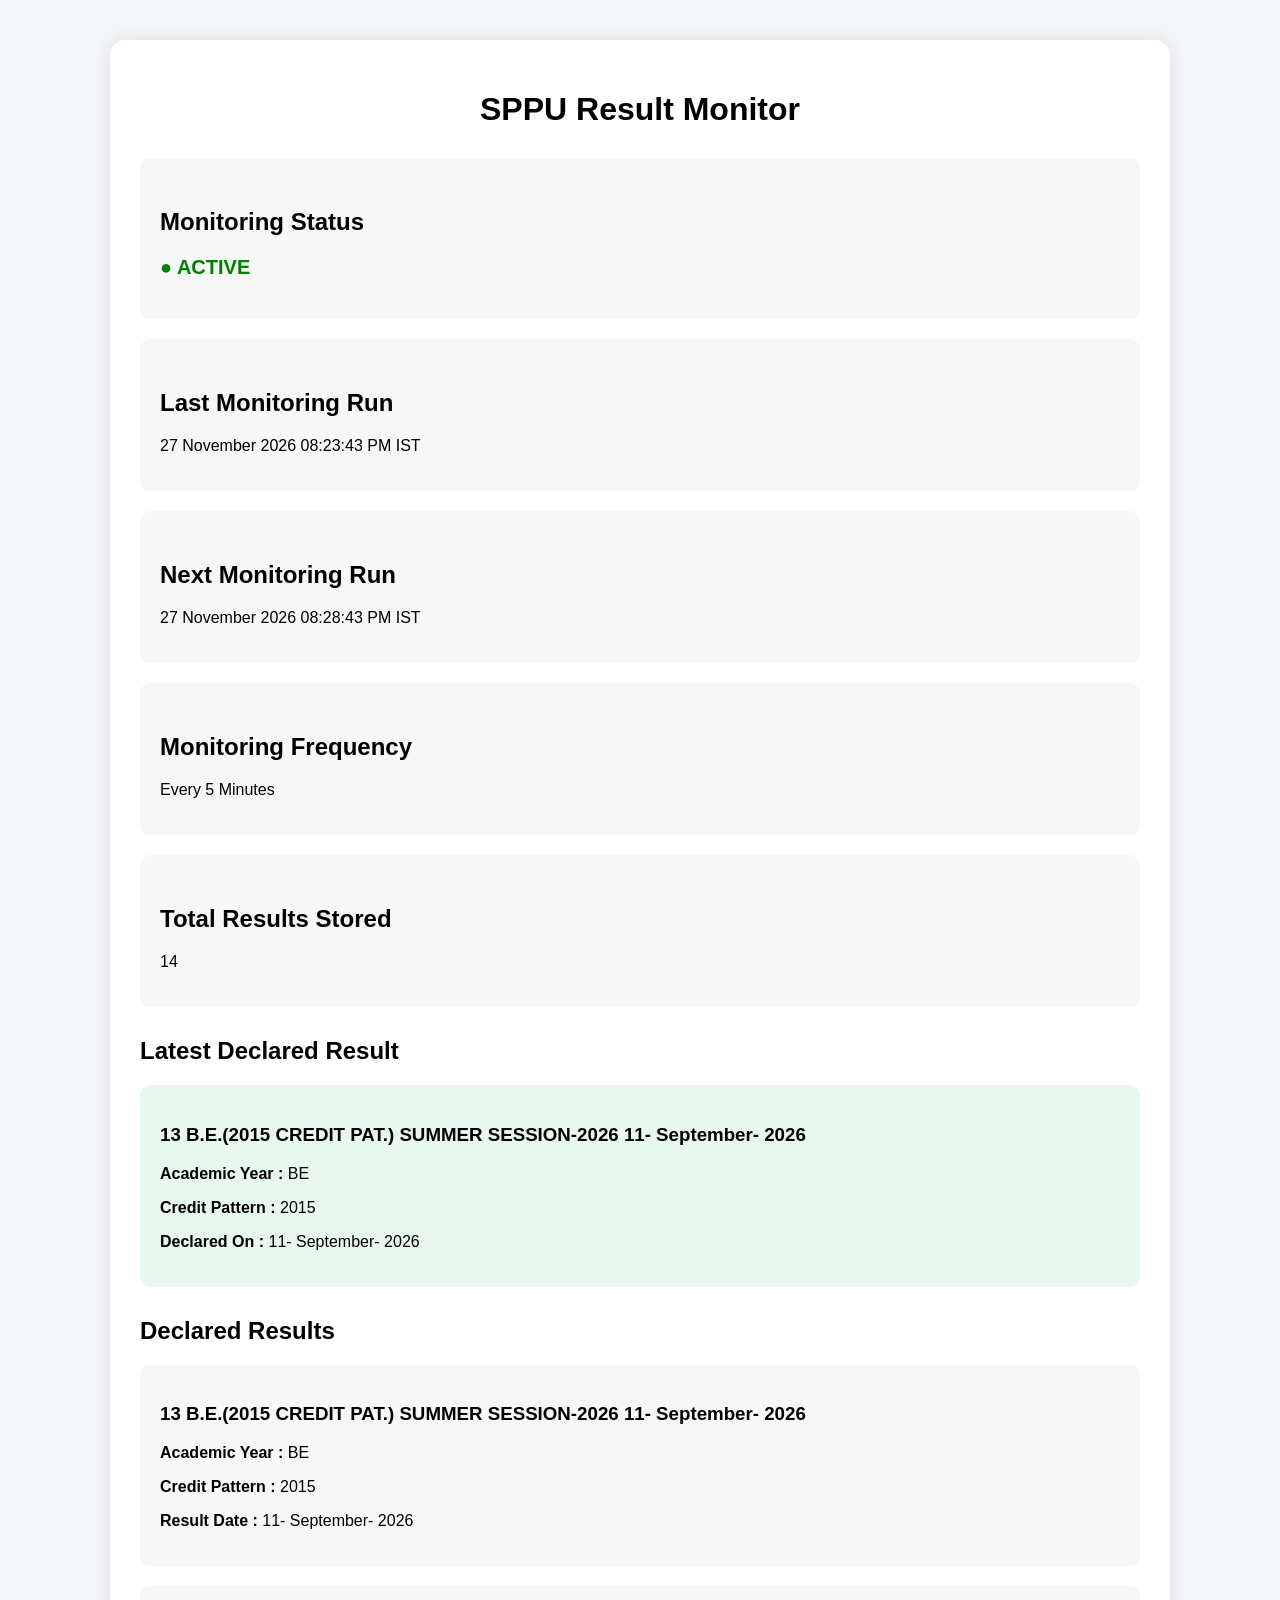
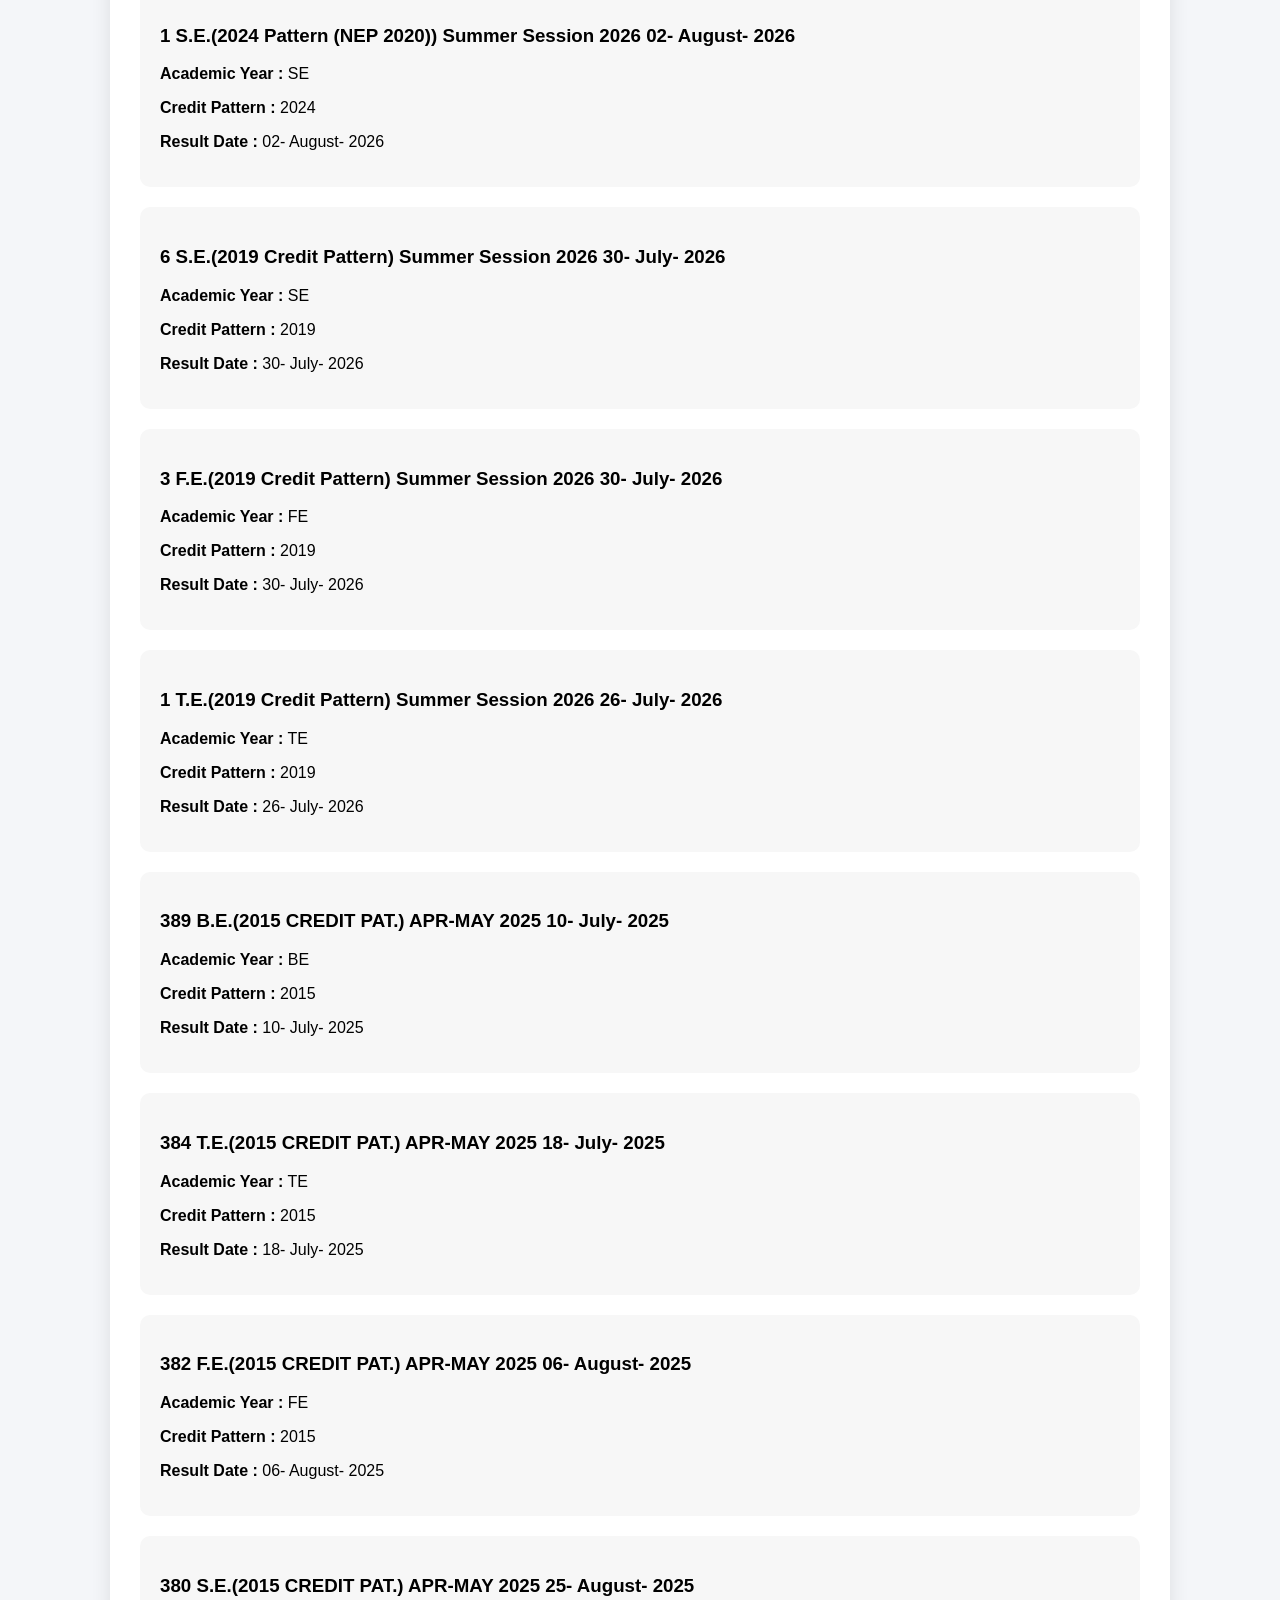
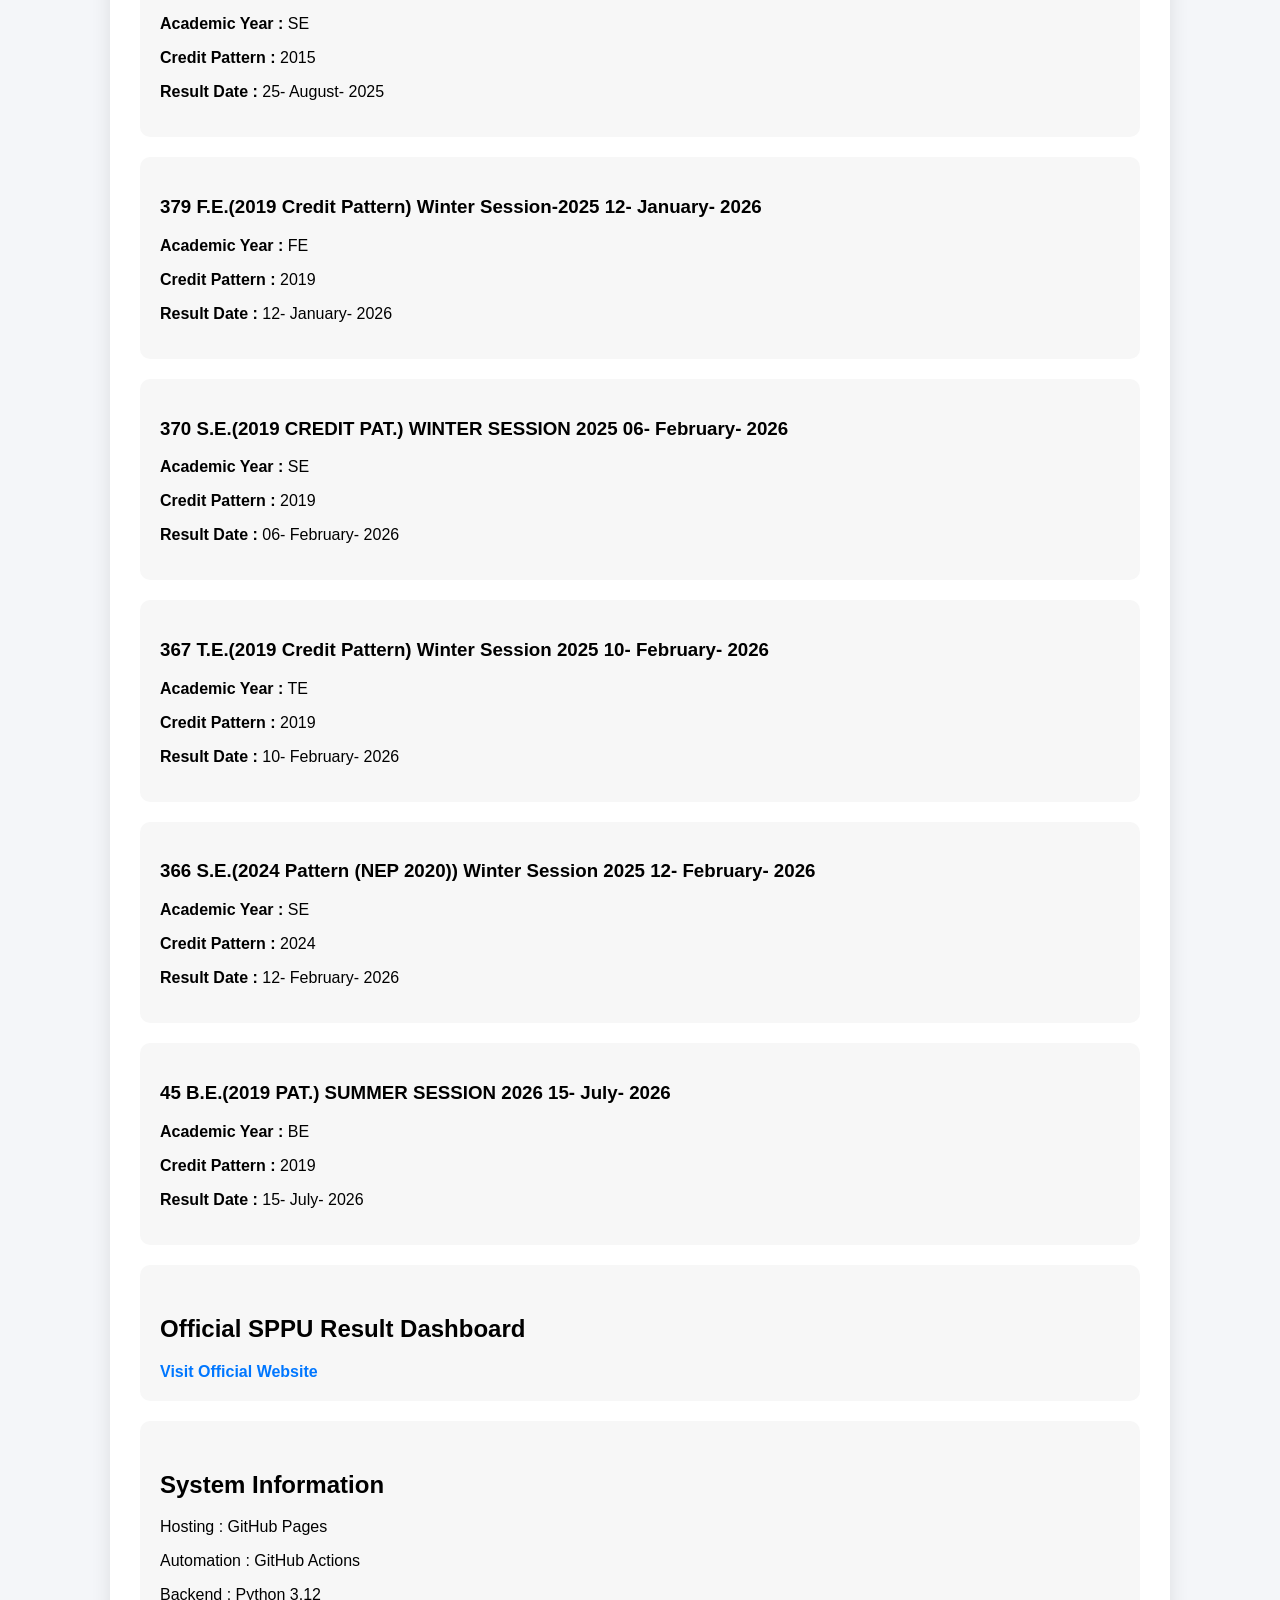
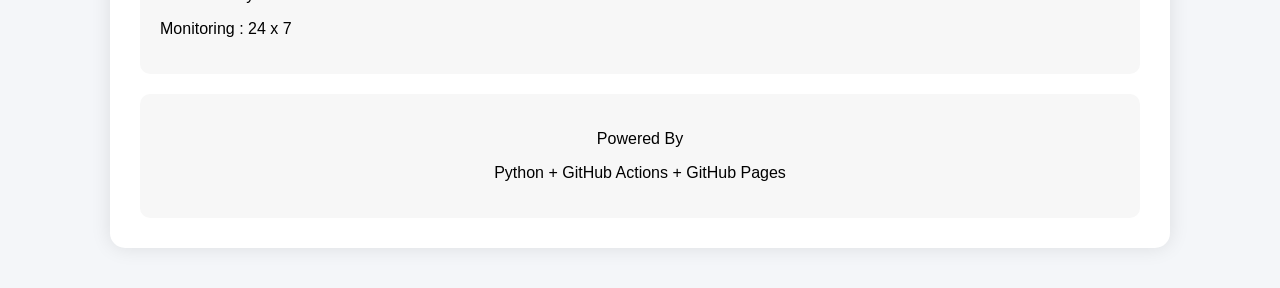
==== commit 6a7b698c: "Auto Update Result Monitor" ====
--- a/docs/index.html
+++ b/docs/index.html
@@ -49,7 +49,7 @@
 </h2>
 
 <p>
-27 November 2026 10:28:29 AM IST
+27 November 2026 08:23:43 PM IST
 </p>
 
 </div>
@@ -62,7 +62,7 @@
 </h2>
 
 <p>
-27 November 2026 10:33:29 AM IST
+27 November 2026 08:28:43 PM IST
 </p>
 
 </div>
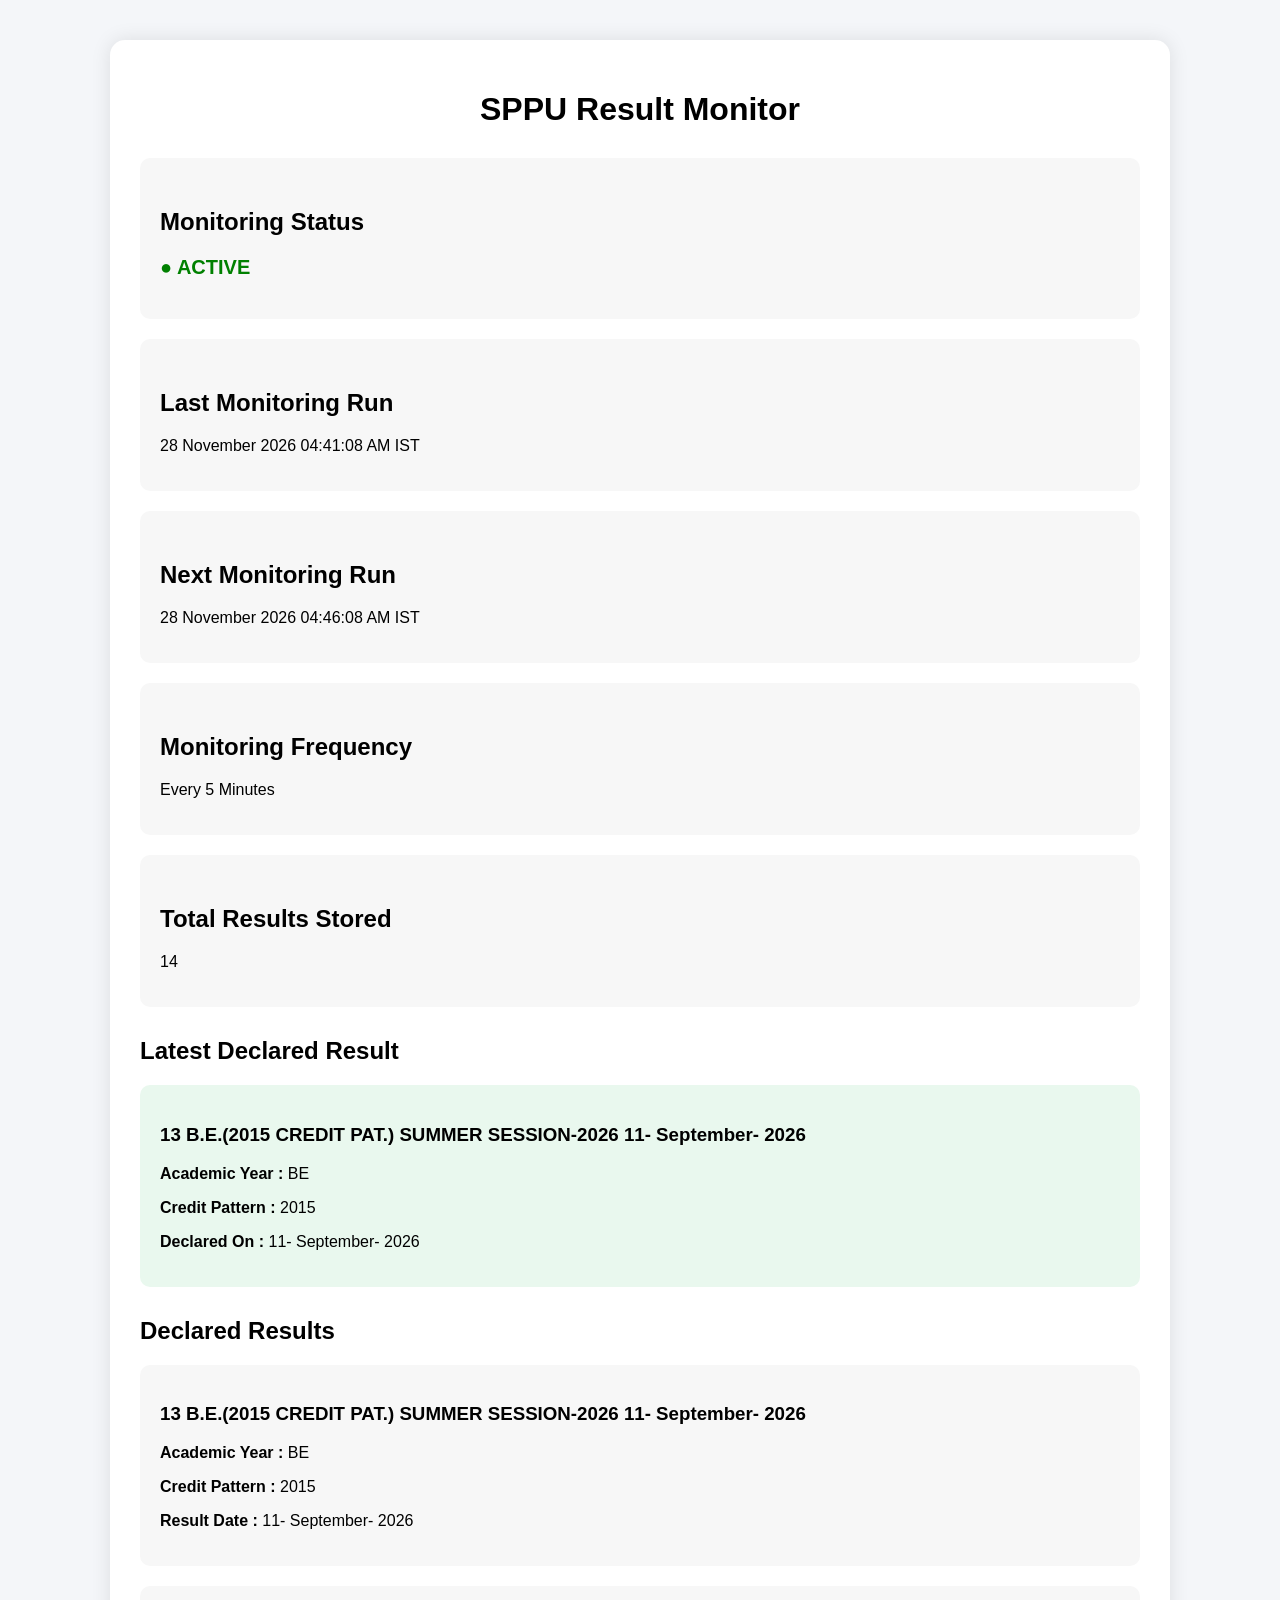
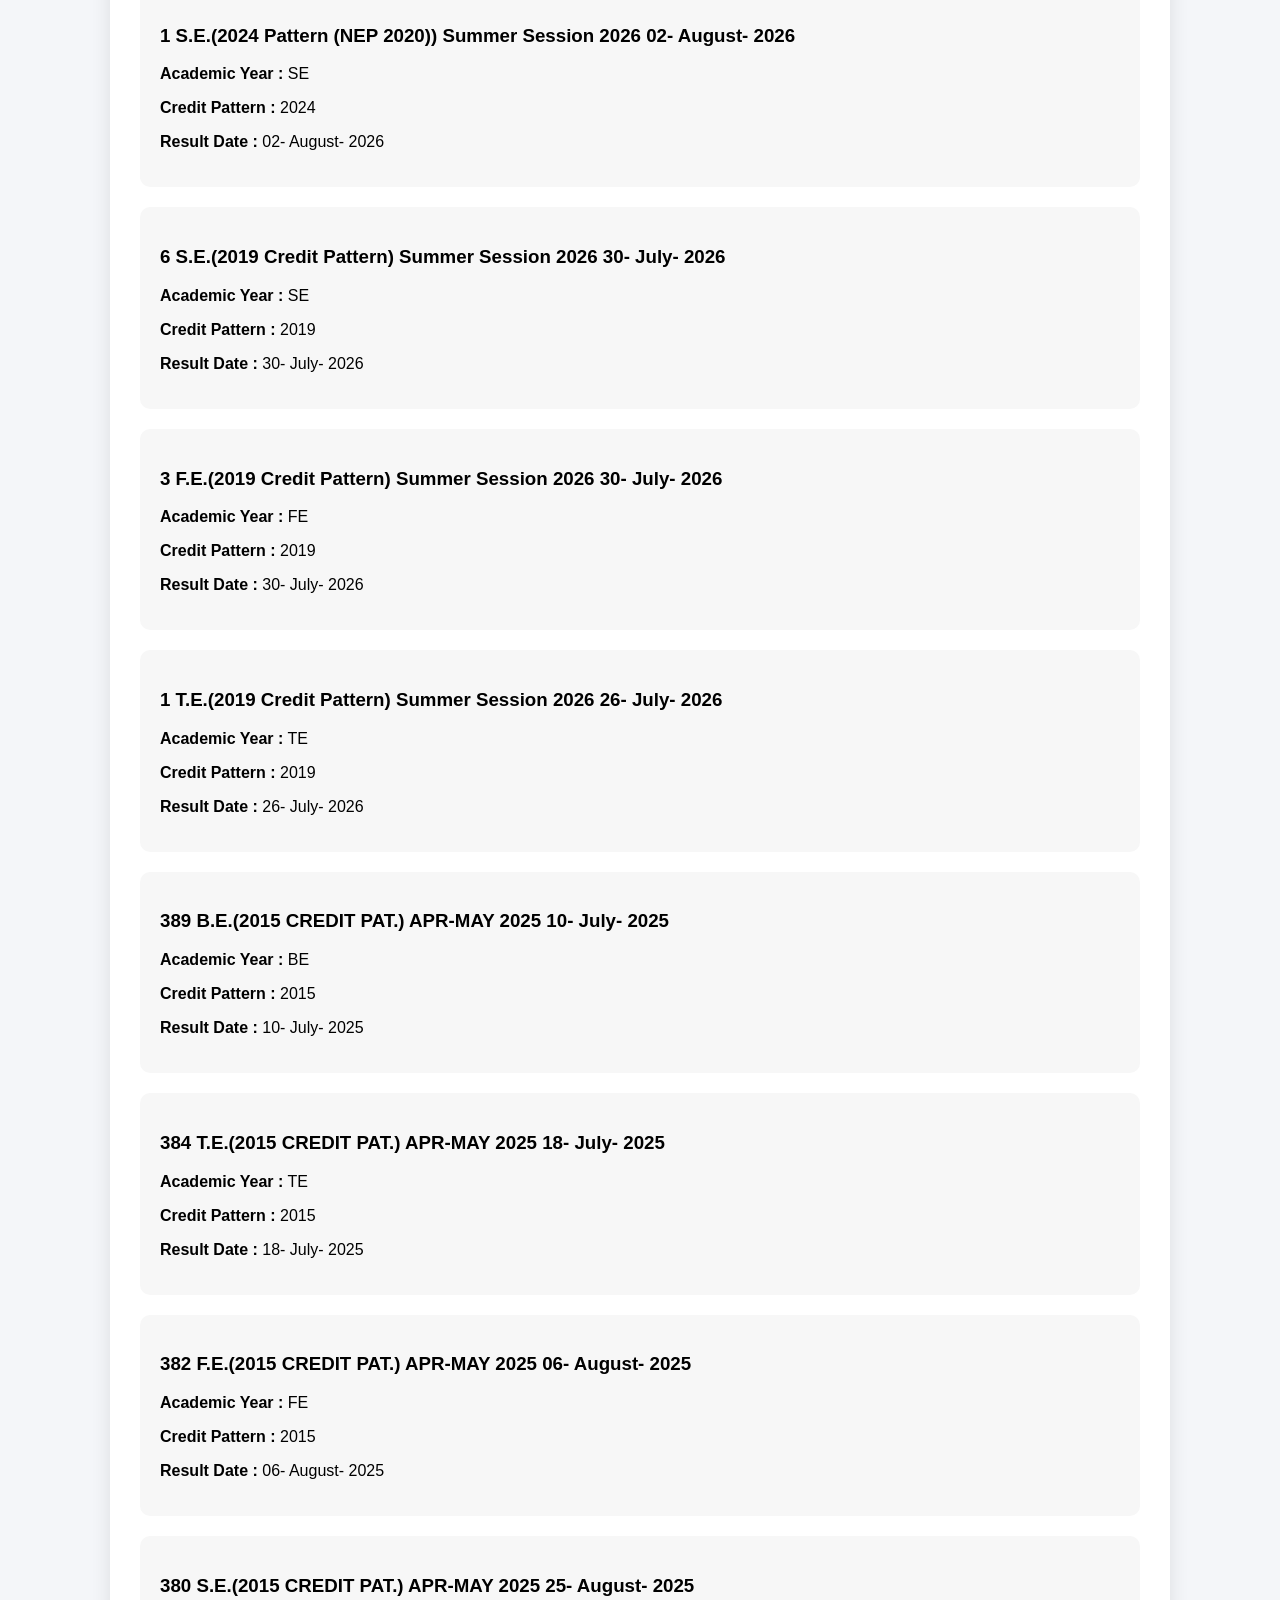
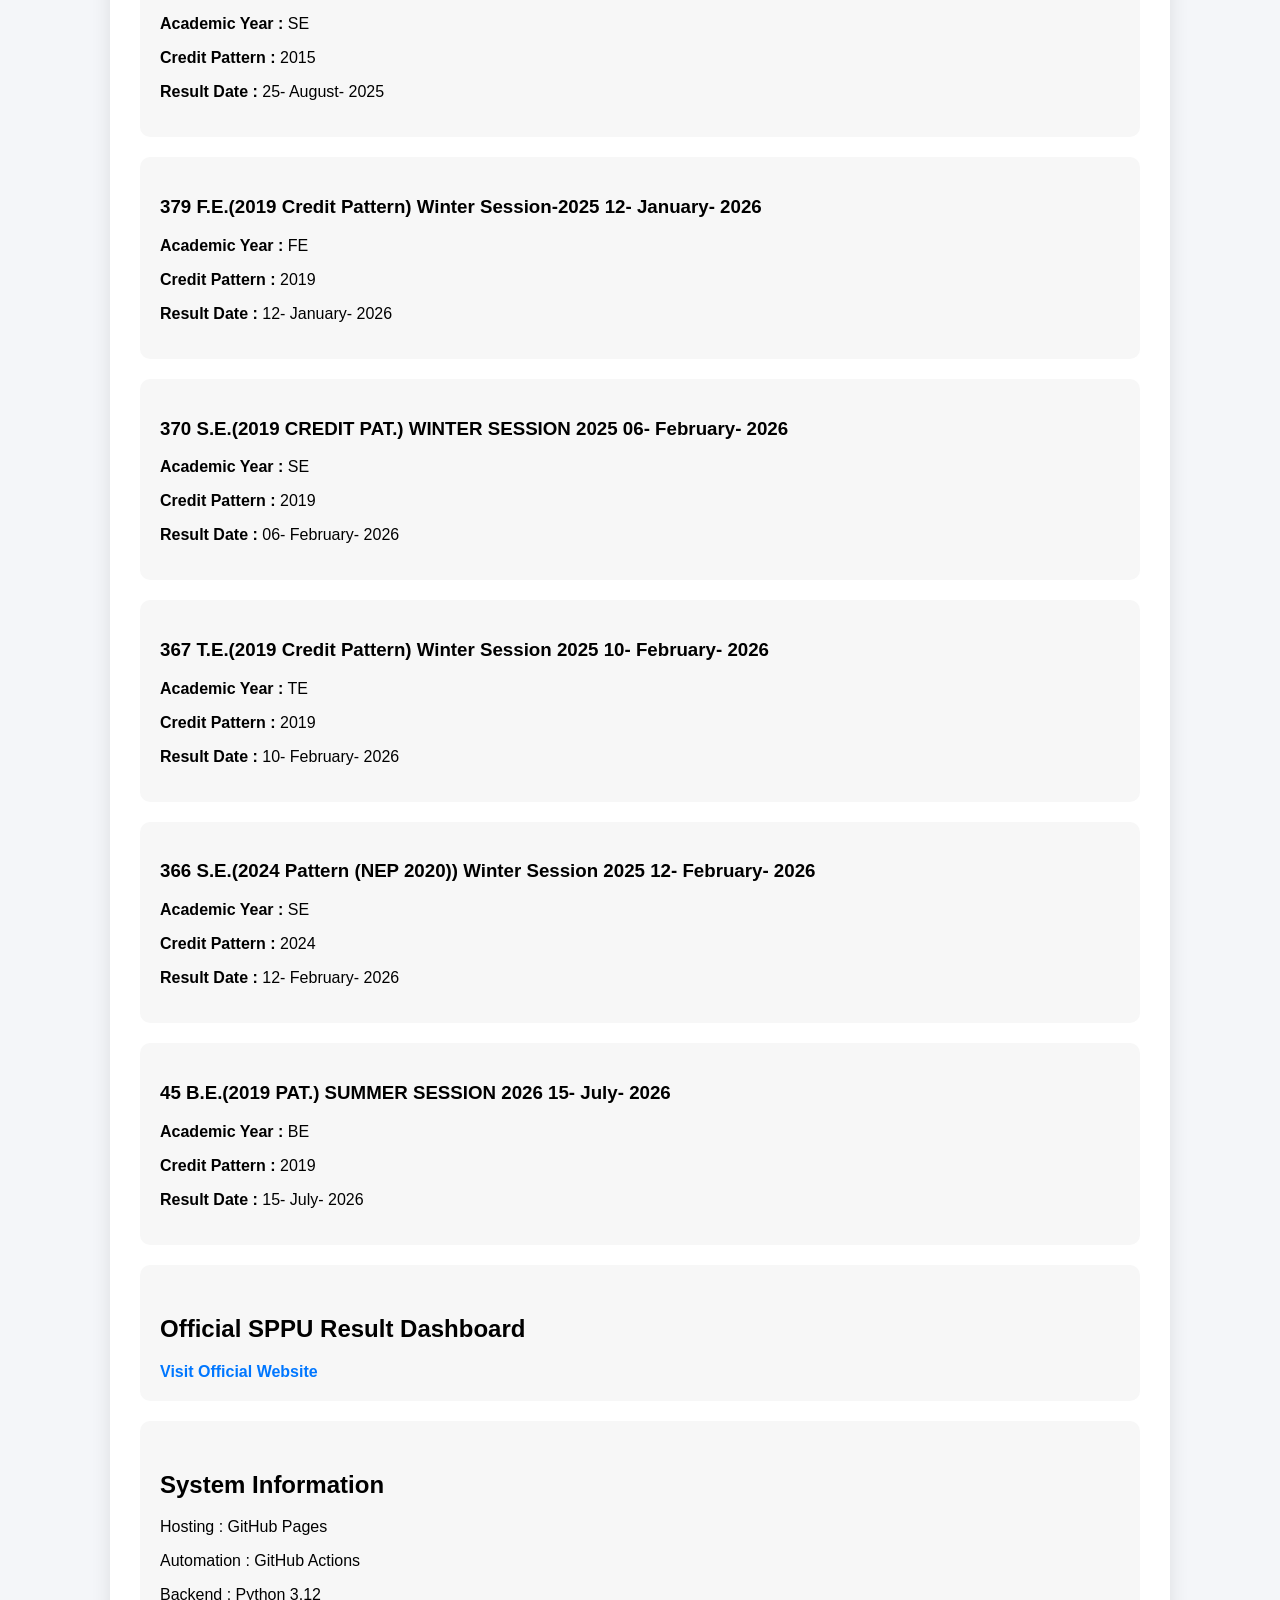
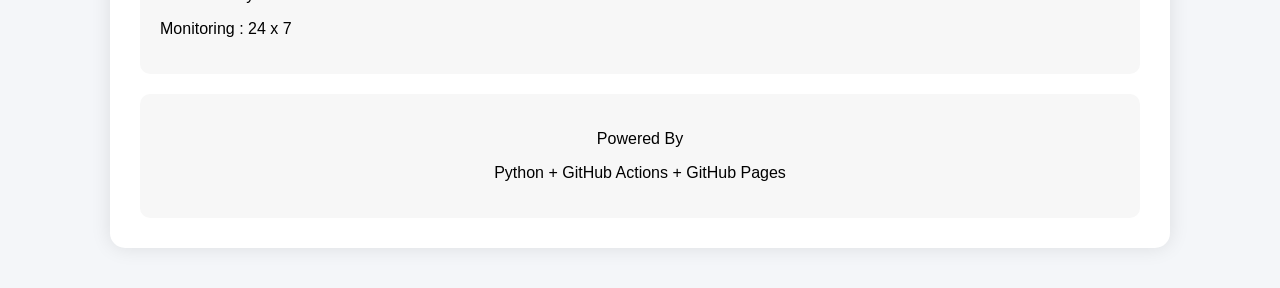
==== commit b795379a: "Auto Update Result Monitor" ====
--- a/docs/index.html
+++ b/docs/index.html
@@ -49,7 +49,7 @@
 </h2>
 
 <p>
-27 November 2026 08:23:43 PM IST
+28 November 2026 04:41:08 AM IST
 </p>
 
 </div>
@@ -62,7 +62,7 @@
 </h2>
 
 <p>
-27 November 2026 08:28:43 PM IST
+28 November 2026 04:46:08 AM IST
 </p>
 
 </div>
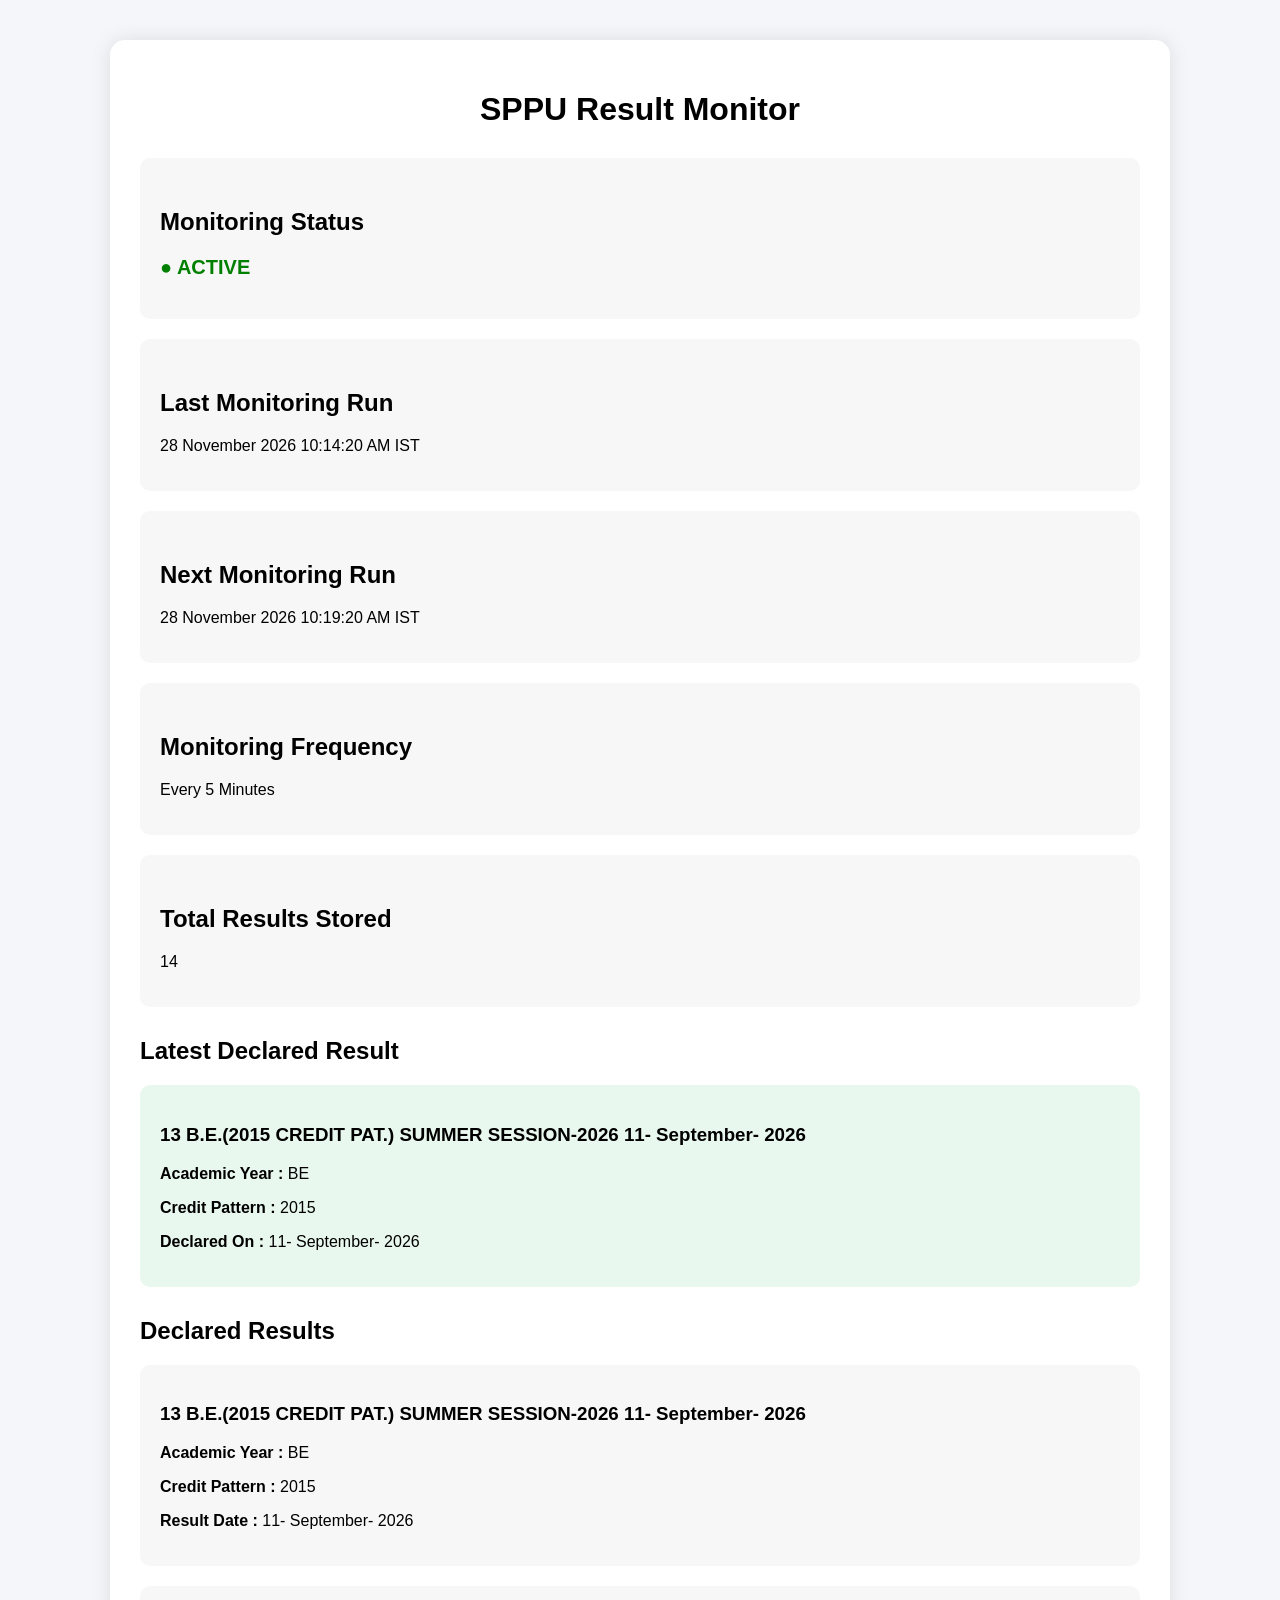
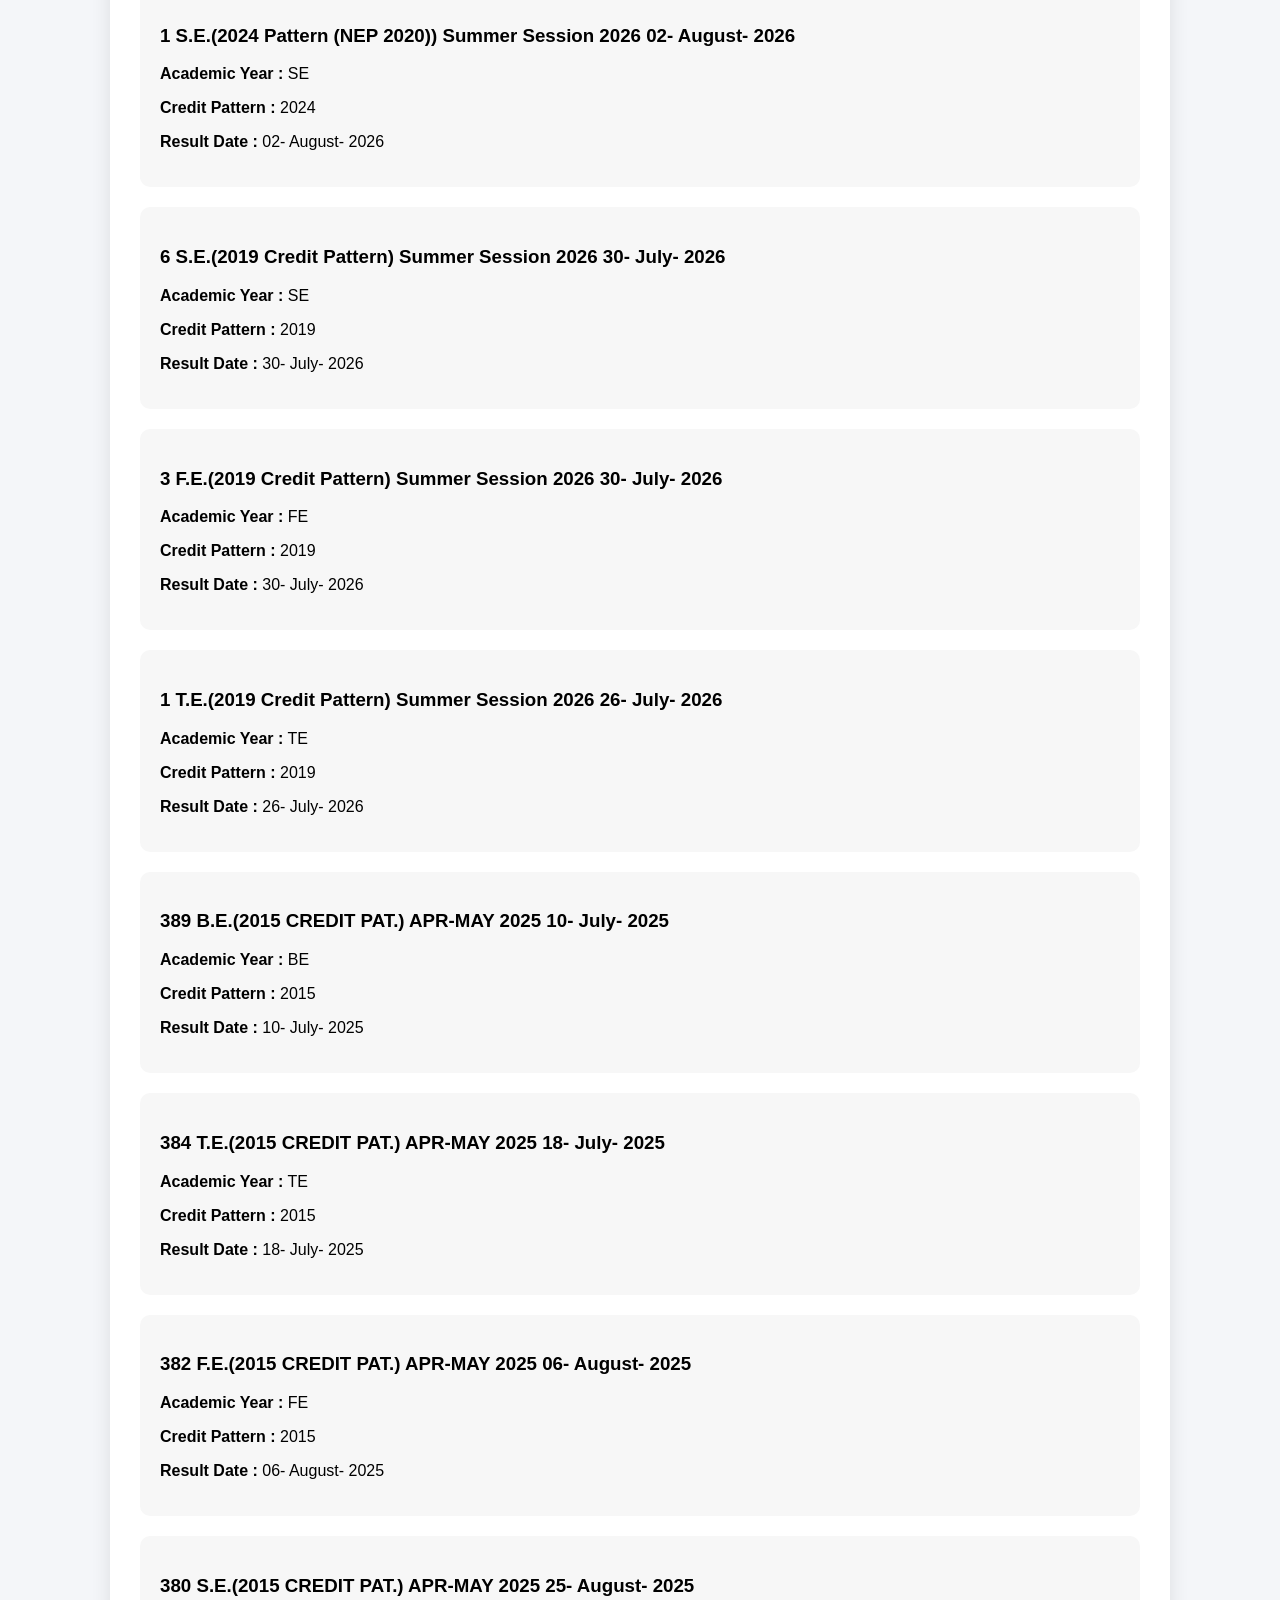
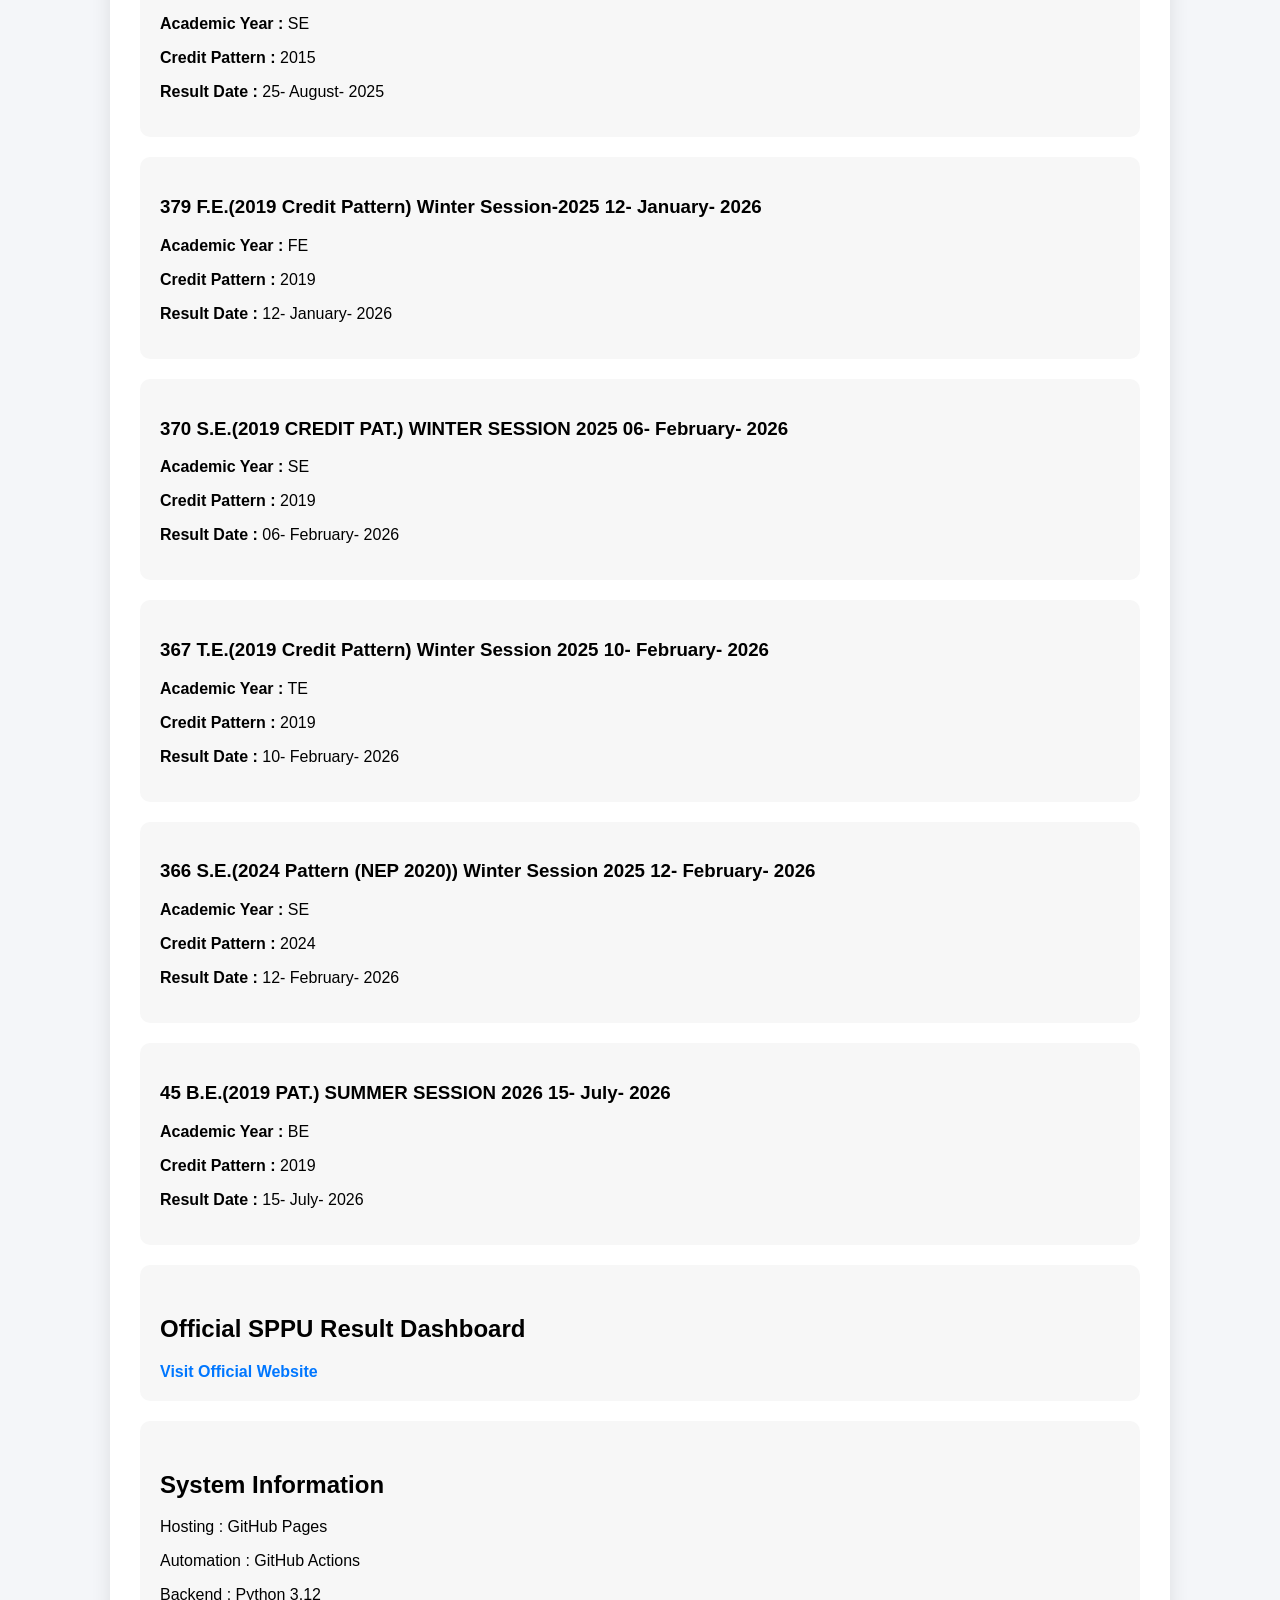
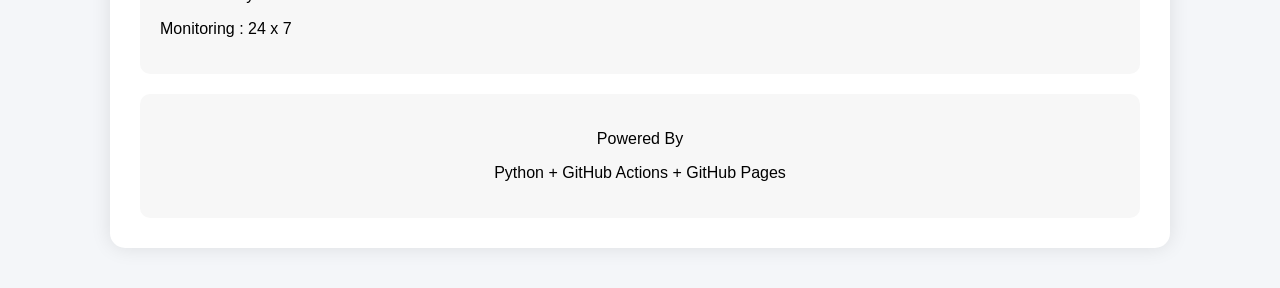
==== commit b4ccb6a2: "Auto Update Result Monitor" ====
--- a/docs/index.html
+++ b/docs/index.html
@@ -49,7 +49,7 @@
 </h2>
 
 <p>
-28 November 2026 04:41:08 AM IST
+28 November 2026 10:14:20 AM IST
 </p>
 
 </div>
@@ -62,7 +62,7 @@
 </h2>
 
 <p>
-28 November 2026 04:46:08 AM IST
+28 November 2026 10:19:20 AM IST
 </p>
 
 </div>
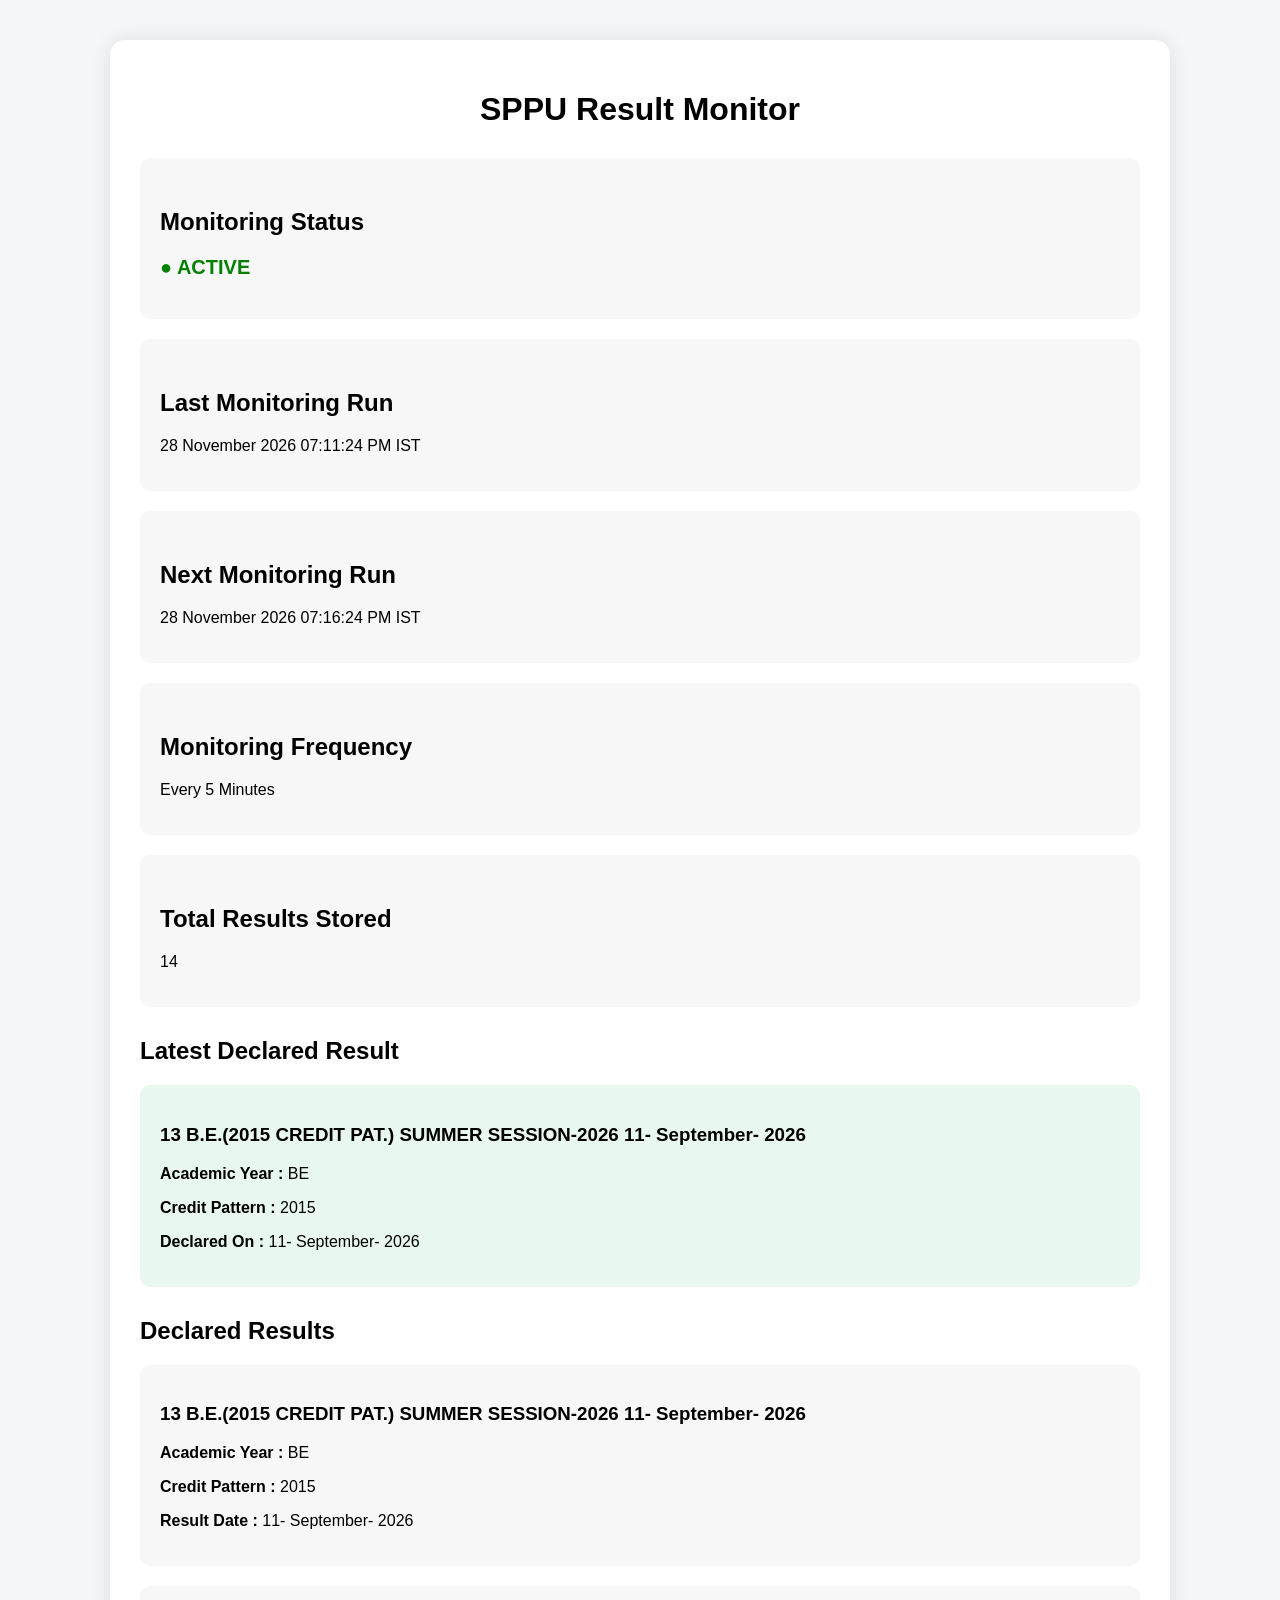
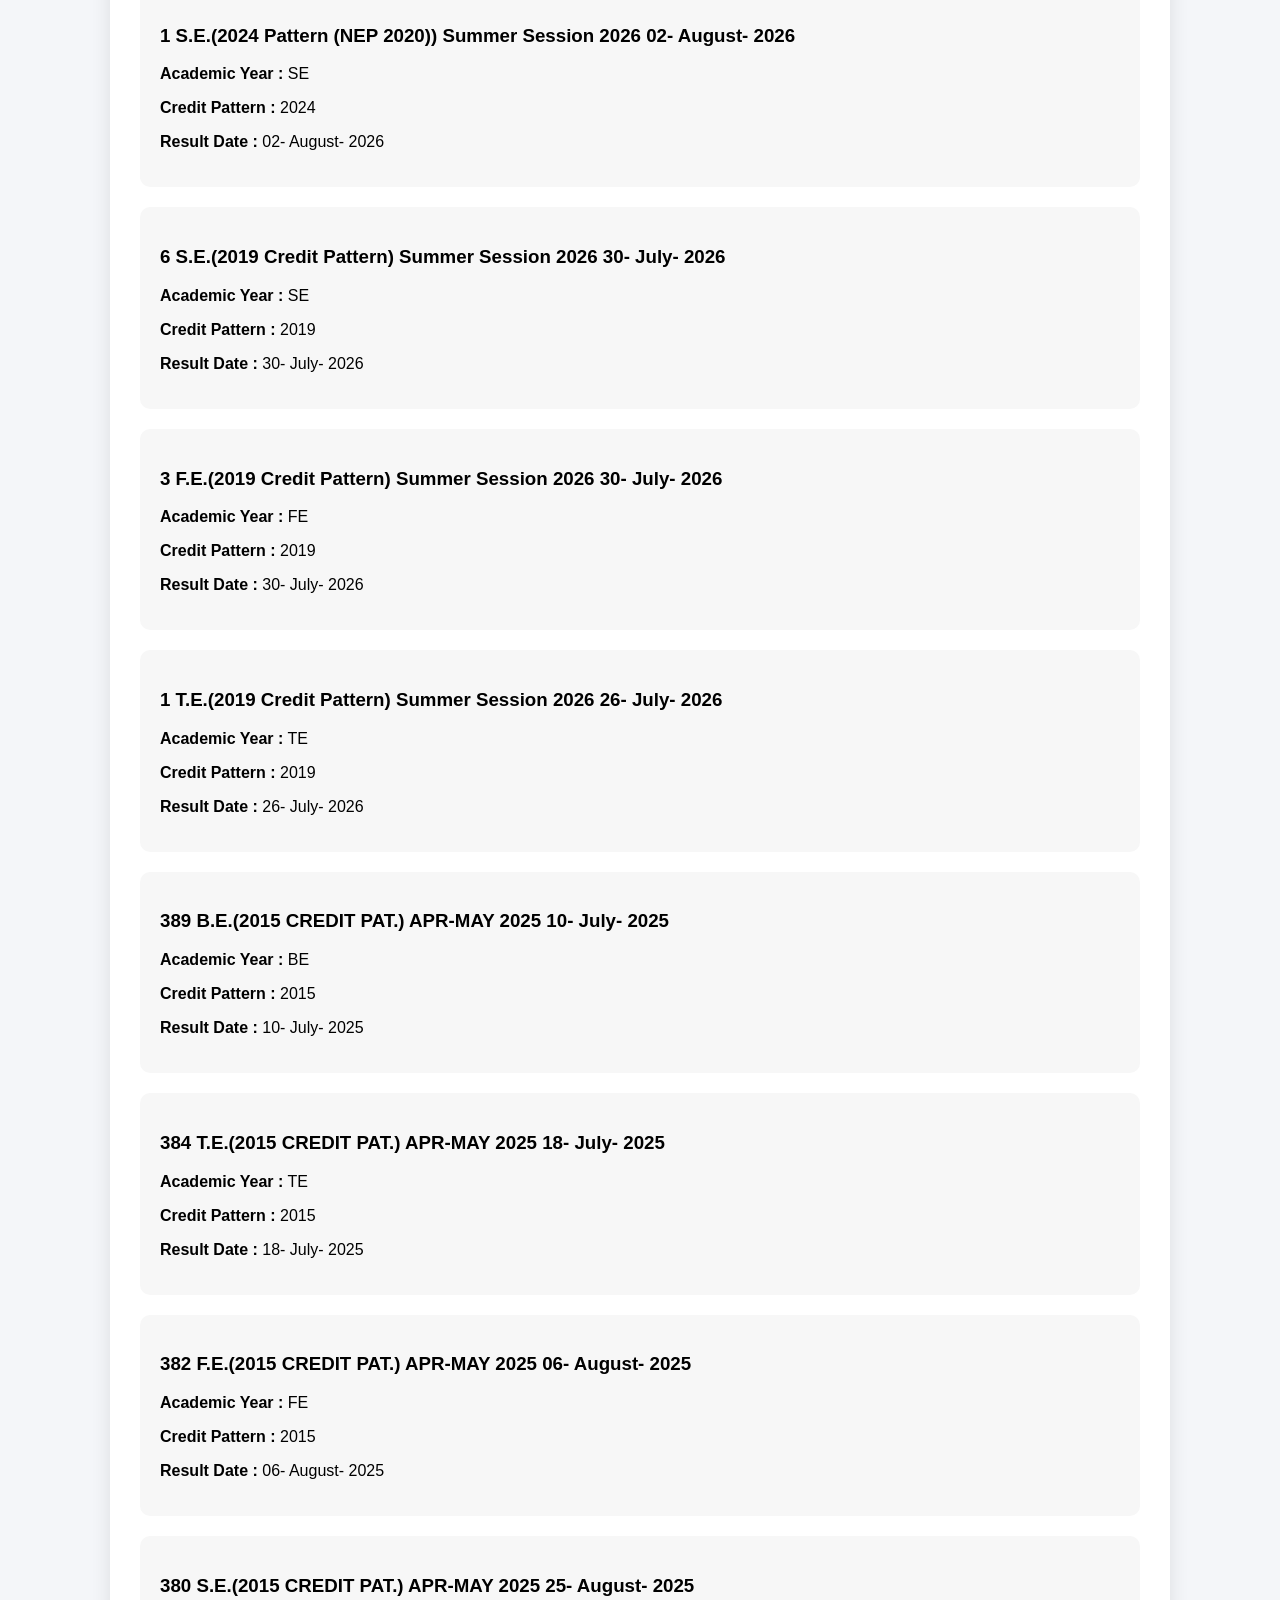
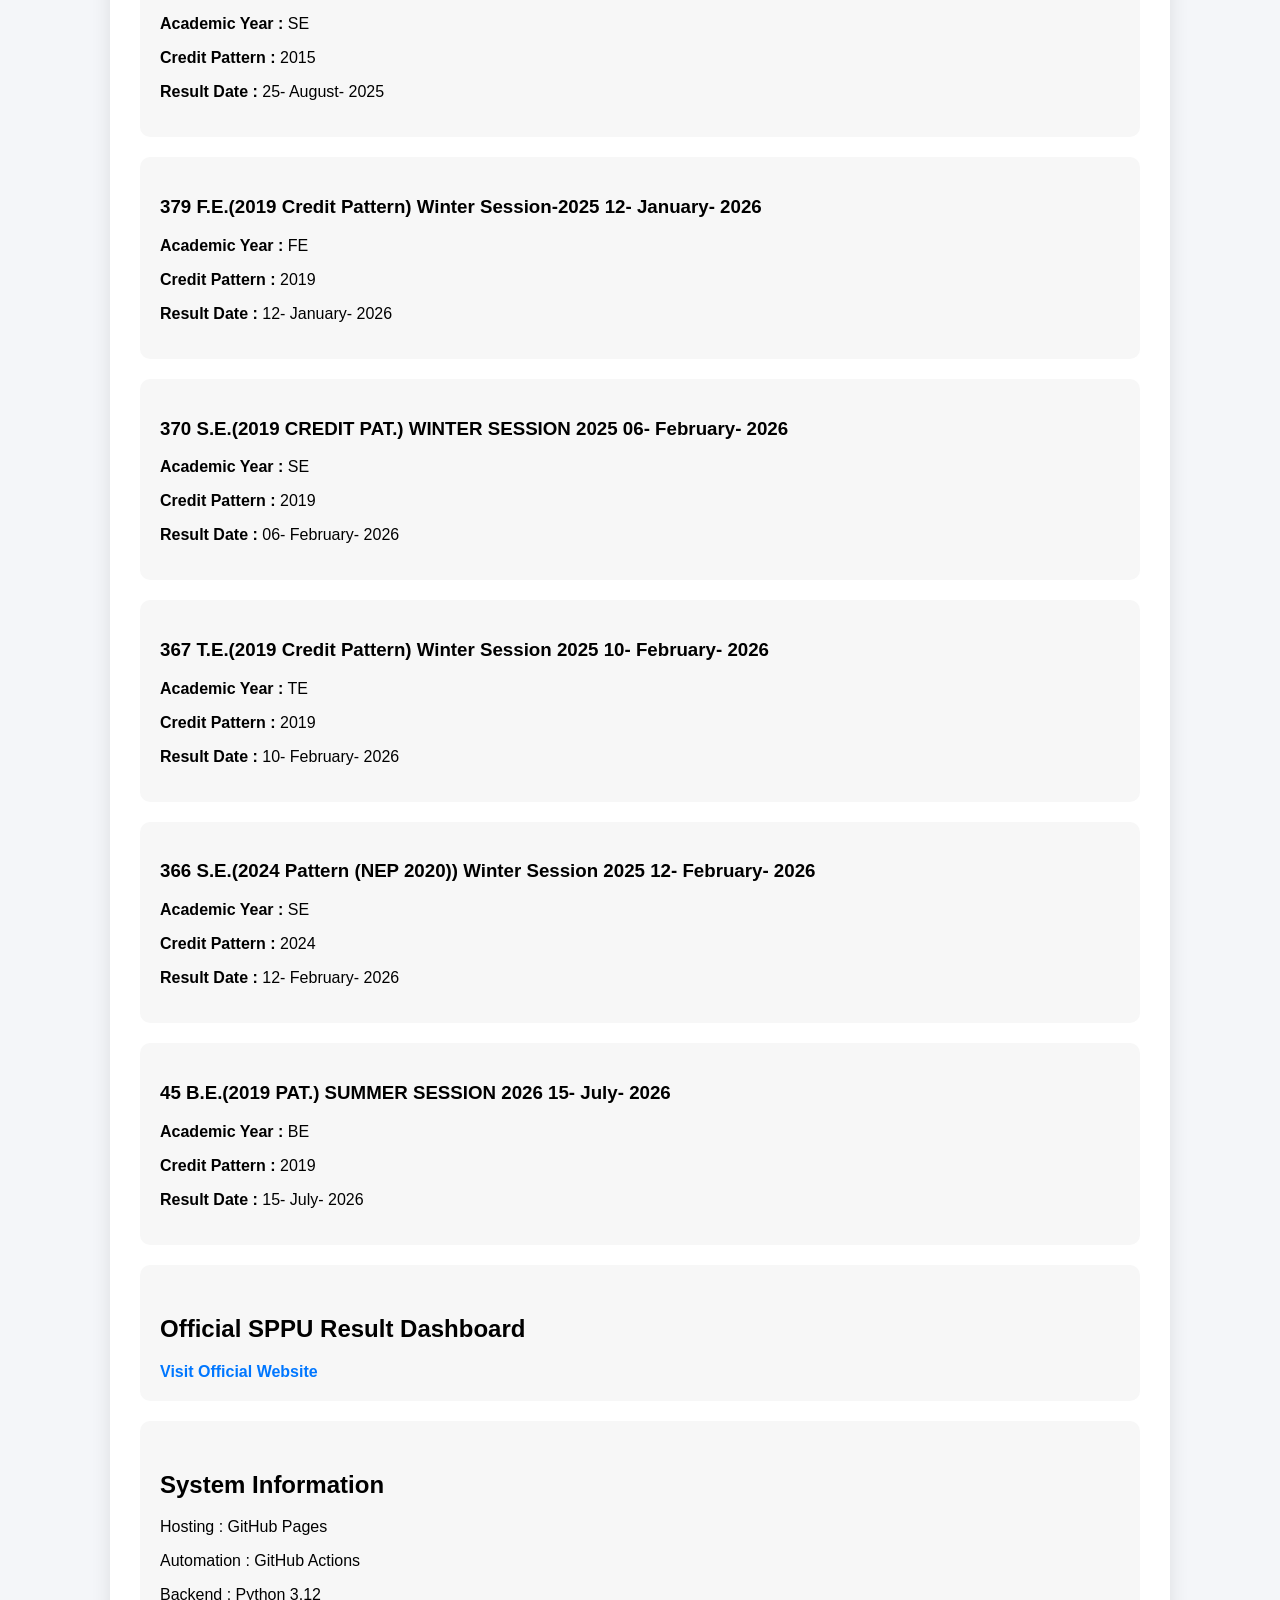
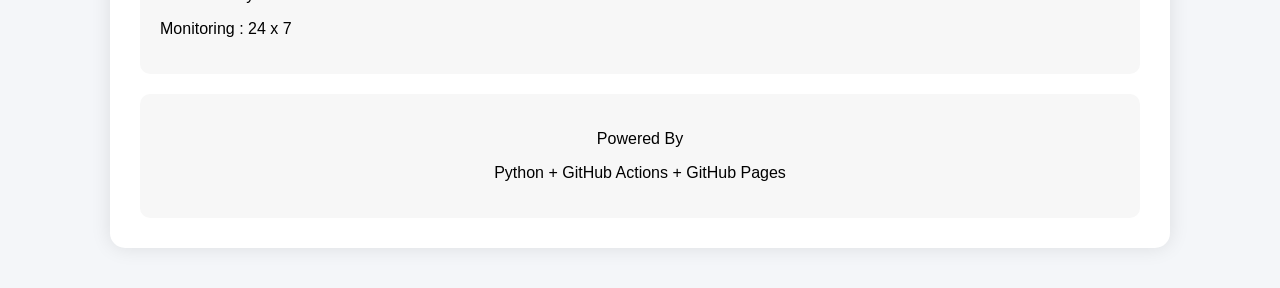
==== commit f3749caa: "Auto Update Result Monitor" ====
--- a/docs/index.html
+++ b/docs/index.html
@@ -49,7 +49,7 @@
 </h2>
 
 <p>
-28 November 2026 10:14:20 AM IST
+28 November 2026 07:11:24 PM IST
 </p>
 
 </div>
@@ -62,7 +62,7 @@
 </h2>
 
 <p>
-28 November 2026 10:19:20 AM IST
+28 November 2026 07:16:24 PM IST
 </p>
 
 </div>
